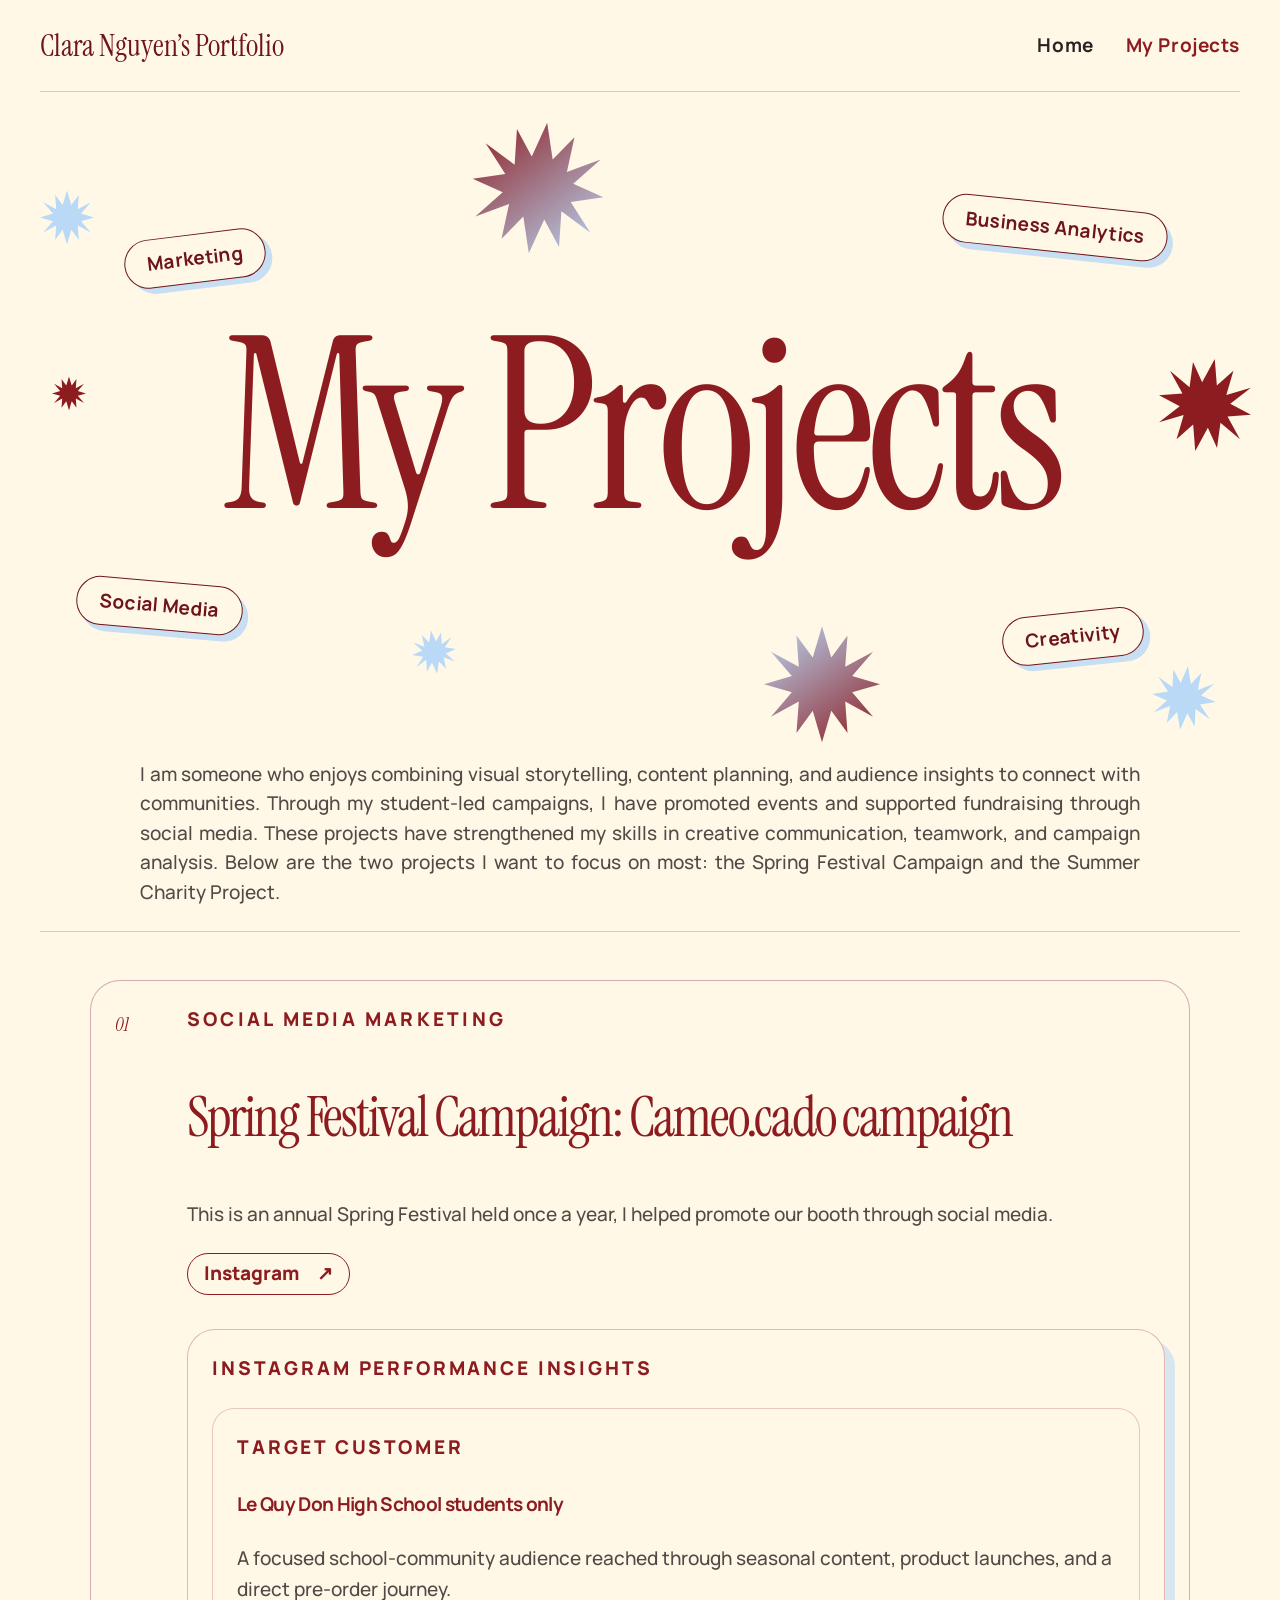
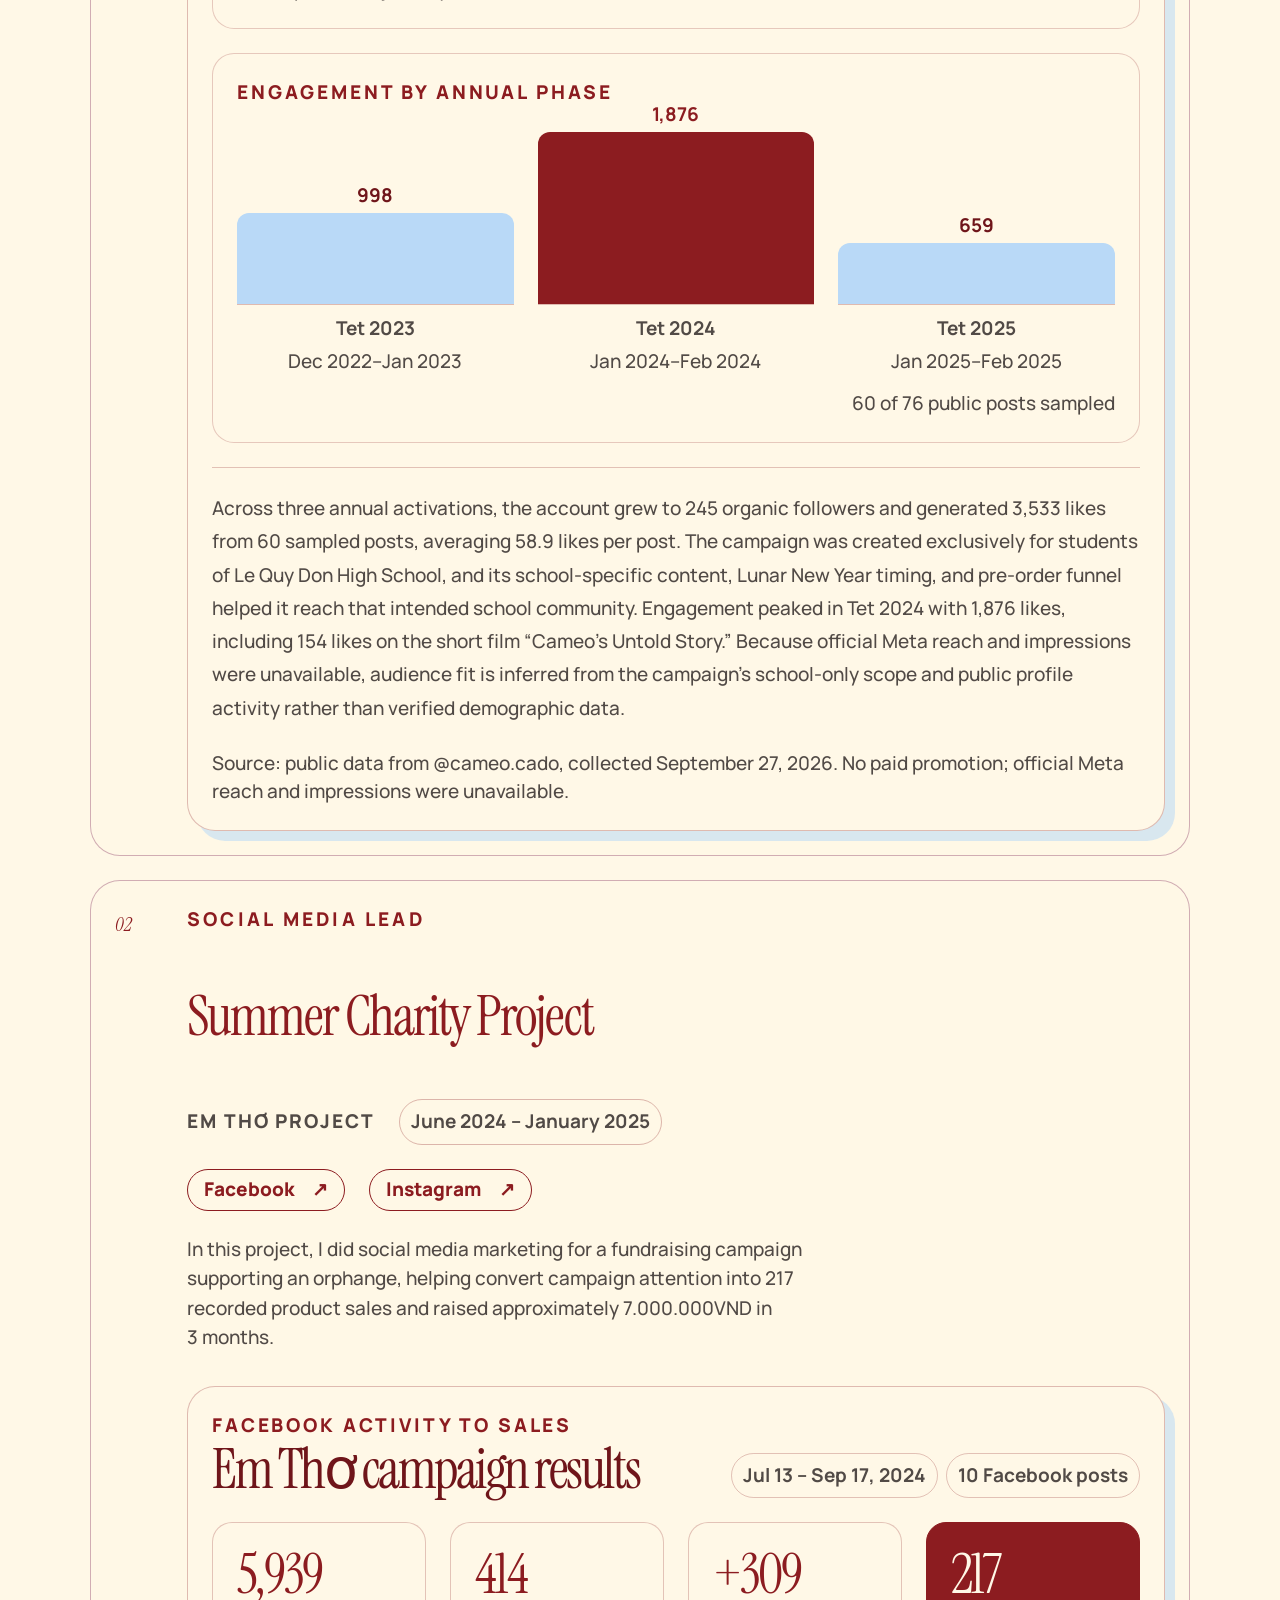
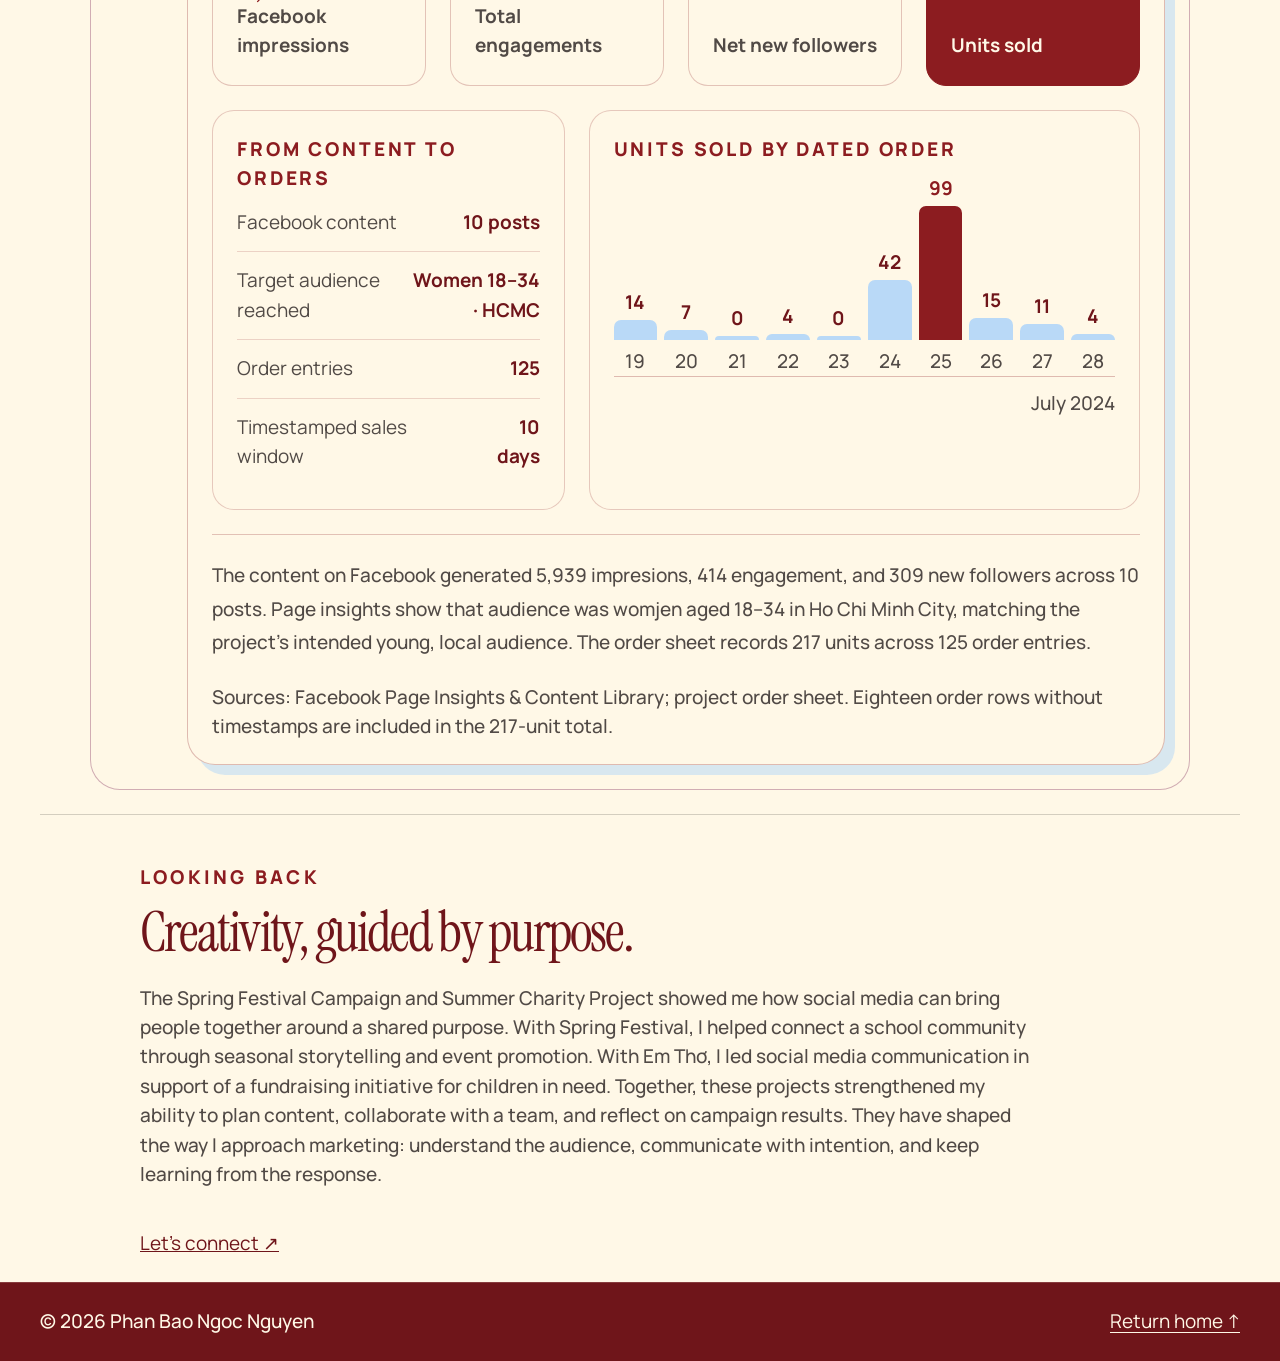
==== projects.html @ 642ad94e "Update portfolio content and project dashboards" ====
<!doctype html>
<html lang="en">
  <head>
    <meta charset="UTF-8" />
    <meta name="viewport" content="width=device-width, initial-scale=1.0" />
    <meta name="description" content="Selected social media marketing projects by Clara Nguyen." />
    <meta name="theme-color" content="#fff8e7" />
    <title>My Projects | Clara Nguyen’s Portfolio</title>
    <link rel="preconnect" href="https://fonts.googleapis.com" />
    <link rel="preconnect" href="https://fonts.gstatic.com" crossorigin />
    <link href="https://fonts.googleapis.com/css2?family=Instrument+Serif:ital@0;1&amp;family=Manrope:wght@400;500;600;700;800&amp;display=swap" rel="stylesheet" />
  <link rel="stylesheet" href="styles.css?v=32" />
    <script src="script.js" defer></script>
  </head>
  <body>
    <a class="skip-link" href="#main">Skip to content</a>
    <header class="site-header">
      <a class="portfolio-brand" href="index.html">Clara Nguyen’s Portfolio</a>
      <button class="menu-toggle" type="button" aria-expanded="false" aria-controls="primary-nav">
        <span></span><span></span><span></span><span class="sr-only">Open navigation</span>
      </button>
      <nav id="primary-nav" class="primary-nav" aria-label="Primary navigation">
        <a href="index.html">Home</a>
        <a aria-current="page" href="projects.html">My Projects</a>
      </nav>
    </header>

    <main id="main" class="subpage">
      <section class="page-hero projects-hero section-shell reveal">
        <div class="projects-composition">
          <span class="hero-keyword keyword-marketing">Marketing</span>
          <span class="hero-keyword keyword-analytics">Business Analytics</span>
          <span class="hero-keyword keyword-social">Social Media</span>
          <span class="hero-keyword keyword-creativity">Creativity</span>
          <h1>My Projects</h1>
          <i class="hero-burst burst-one" aria-hidden="true"></i>
          <i class="hero-burst burst-two" aria-hidden="true"></i>
          <i class="hero-burst burst-three" aria-hidden="true"></i>
          <i class="hero-burst burst-four" aria-hidden="true"></i>
          <i class="hero-burst burst-five" aria-hidden="true"></i>
          <i class="hero-burst burst-six" aria-hidden="true"></i>
          <i class="hero-burst burst-seven" aria-hidden="true"></i>
        </div>
        <p>I am someone who enjoys combining visual storytelling, content planning, and audience insights to connect with communities. Through my student-led campaigns, I have promoted events and supported fundraising through social media. These projects have strengthened my skills in creative communication, teamwork, and campaign analysis. Below are the two projects I want to focus on most: the Spring Festival Campaign and the Summer Charity Project.</p>
      </section>


      <section class="projects-page section-shell section-space">
        <div class="project-list">
          <article id="spring-festival" class="project reveal">
            <div class="project-number">01</div>
            <div class="project-body">
              <p class="project-type">Social Media Marketing</p>
              <h1>Spring Festival Campaign: Cameo.cado campaign</h1>
              <p class="spring-project-intro">This is an annual Spring Festival held once a year, I helped promote our booth through social media.</p>
              <div class="project-social-links">
                <a href="https://www.instagram.com/cameo.cado/" target="_blank" rel="noreferrer">Instagram <b aria-hidden="true">↗</b></a>
              </div>

              <section class="campaign-dashboard spring-dashboard" aria-label="cameo.cado campaign insights">
                <header class="dashboard-header">
                  <p class="dashboard-label">Instagram performance insights</p>
                </header>

                <div class="spring-insight-grid">
                  <div class="spring-target-card">
                    <p class="dashboard-label">Target customer</p>
                    <strong>Le Quy Don High School students only</strong>
                    <p>
                      A focused school-community audience reached through seasonal content,
                      product launches, and a direct pre-order journey.
                    </p>
                  </div>

                  <div class="phase-chart" aria-label="Total likes by annual campaign phase">
                    <p class="dashboard-label">Engagement by annual phase</p>
                    <div class="phase-bars">
                      <div class="phase-bar-item">
                        <div class="phase-bar-track"><span style="--phase-height: 53%"><b>998</b></span></div>
                        <small>Tet 2023</small>
                        <small class="phase-window"><span>Dec 2022–</span><span>Jan 2023</span></small>
                      </div>
                      <div class="phase-bar-item is-peak">
                        <div class="phase-bar-track"><span style="--phase-height: 100%"><b>1,876</b></span></div>
                        <small>Tet 2024</small>
                        <small class="phase-window"><span>Jan 2024–</span><span>Feb 2024</span></small>
                      </div>
                      <div class="phase-bar-item">
                        <div class="phase-bar-track"><span style="--phase-height: 35%"><b>659</b></span></div>
                        <small>Tet 2025</small>
                        <small class="phase-window"><span>Jan 2025–</span><span>Feb 2025</span></small>
                      </div>
                    </div>
                    <p class="phase-note">60 of 76 public posts sampled</p>
                  </div>
                </div>

                <div class="dashboard-result">
                  <p>
                    Across three annual activations, the account grew to 245 organic followers and generated 3,533 likes from 60 sampled posts, averaging 58.9 likes per post.
                    The campaign was created exclusively for students of Le Quy Don High School, and its school-specific content, Lunar New Year timing, and pre-order funnel helped it reach that intended school community.
                    Engagement peaked in Tet 2024 with 1,876 likes, including 154 likes on the short film “Cameo’s Untold Story.”
                    Because official Meta reach and impressions were unavailable, audience fit is inferred from the campaign’s school-only scope and public profile activity rather than verified demographic data.
                  </p>
                  <small>Source: public data from @cameo.cado, collected September 27, 2026. No paid promotion; official Meta reach and impressions were unavailable.</small>
                </div>
              </section>
            </div>
          </article>
          <article id="summer-charity" class="project reveal">
            <div class="project-number">02</div>
            <div class="project-body">
              <p class="project-type">Social Media Lead</p>
              <h1>Summer Charity Project</h1>
              <div class="project-heading-meta">
                <p>Em Thơ Project</p>
                <time>June 2024 – January 2025</time>
              </div>
              <div class="project-social-links project-social-links-top">
                <a href="https://www.facebook.com/profile.php?id=61561157101521" target="_blank" rel="noreferrer">Facebook <b aria-hidden="true">↗</b></a>
                <a href="https://www.instagram.com/emthow.prj/" target="_blank" rel="noreferrer">Instagram <b aria-hidden="true">↗</b></a>
              </div>
              <p>In this project, I did social media marketing for a fundraising campaign supporting an orphange, helping convert campaign attention into 217 recorded product sales and raised approximately 7.000.000VND in 3 months.</p>

              <section class="campaign-dashboard" aria-labelledby="charity-dashboard-title">
                <header class="dashboard-header">
                  <div>
                    <p>Facebook activity to sales</p>
                    <h2 id="charity-dashboard-title">Em Thơ campaign results</h2>
                  </div>
                  <div class="dashboard-meta">
                    <span>Jul 13 – Sep 17, 2024</span>
                    <span>10 Facebook posts</span>
                  </div>
                </header>

                <div class="dashboard-kpis" aria-label="Campaign key results">
                  <article><strong>5,939</strong><span>Facebook impressions</span></article>
                  <article><strong>414</strong><span>Total engagements</span></article>
                  <article><strong>+309</strong><span>Net new followers</span></article>
                  <article class="sales-kpi"><strong>217</strong><span>Units sold</span></article>
                </div>

                <div class="dashboard-body">
                  <div class="conversion-path" aria-label="Campaign conversion path">
                    <p class="dashboard-label">From content to orders</p>
                    <div><span>Facebook content</span><b>10 posts</b></div>
                    <div><span>Target audience reached</span><b>Women 18–34 · HCMC</b></div>
                    <div><span>Order entries</span><b>125</b></div>
                    <div><span>Timestamped sales window</span><b>10 days</b></div>
                  </div>

                  <div class="sales-chart" aria-label="Daily units sold from July 19 to July 28">
                    <p class="dashboard-label">Units sold by dated order</p>
                    <div class="bars">
                      <div class="bar-item"><span class="bar" style="--units: 14"><b>14</b></span><small>19</small></div>
                      <div class="bar-item"><span class="bar" style="--units: 7"><b>7</b></span><small>20</small></div>
                      <div class="bar-item"><span class="bar is-zero" style="--units: 0"><b>0</b></span><small>21</small></div>
                      <div class="bar-item"><span class="bar" style="--units: 4"><b>4</b></span><small>22</small></div>
                      <div class="bar-item"><span class="bar is-zero" style="--units: 0"><b>0</b></span><small>23</small></div>
                      <div class="bar-item"><span class="bar" style="--units: 42"><b>42</b></span><small>24</small></div>
                      <div class="bar-item peak"><span class="bar" style="--units: 99"><b>99</b></span><small>25</small></div>
                      <div class="bar-item"><span class="bar" style="--units: 15"><b>15</b></span><small>26</small></div>
                      <div class="bar-item"><span class="bar" style="--units: 11"><b>11</b></span><small>27</small></div>
                      <div class="bar-item"><span class="bar" style="--units: 4"><b>4</b></span><small>28</small></div>
                    </div>
                    <p class="chart-axis">July 2024</p>
                  </div>
                </div>

                <div class="dashboard-result">
                  <p>
                    The content on Facebook generated 5,939 impresions, 414 engagement, and 309 new followers across 10 posts.
                    Page insights show that audience was womjen aged 18–34 in Ho Chi Minh City, matching the project’s intended young, local audience.
                    The order sheet records 217 units across 125 order entries.
                  </p>
                  <small>Sources: Facebook Page Insights &amp; Content Library; project order sheet. Eighteen order rows without timestamps are included in the 217-unit total.</small>
                </div>
              </section>

            </div>
          </article>
        </div>
      </section>

      <section class="project-conclusion section-shell section-space" aria-labelledby="conclusion-title">
        <p class="project-type">Looking back</p>
        <h1 id="conclusion-title" class="section-heading">Creativity, guided by purpose.</h1>
        <p>The Spring Festival Campaign and Summer Charity Project showed me how social media can bring people together around a shared purpose. With Spring Festival, I helped connect a school community through seasonal storytelling and event promotion. With Em Thơ, I led social media communication in support of a fundraising initiative for children in need. Together, these projects strengthened my ability to plan content, collaborate with a team, and reflect on campaign results. They have shaped the way I approach marketing: understand the audience, communicate with intention, and keep learning from the response.</p>
        <a class="conclusion-contact" href="index.html#contact">Let’s connect ↗</a>
      </section>
    </main>

    <footer class="site-footer">
      <p>© <span id="year">2026</span> Phan Bao Ngoc Nguyen</p>
      <a href="index.html">Return home ↑</a>
    </footer>
  </body>
</html>
---- styles.css ----
:root {
  --cream: #fff8e7;
  --cream-deep: #f5ecd6;
  --sangria: #8c1c20;
  --wine: #6f151a;
  --cornflower: #b9d9f7;
  --cornflower-deep: #8ebce9;
  --citron: #cad183;
  --ink: #292321;
  --muted: #514a46;
  --line: rgba(41, 35, 33, 0.2);
  --display: "Instrument Serif", serif;
  --sans: "Manrope", sans-serif;
  --max-width: 1200px;
  --starburst: polygon(50% 0%, 58% 27%, 72% 8%, 70% 35%, 94% 22%, 76% 43%, 100% 50%, 76% 57%, 94% 78%, 70% 65%, 72% 92%, 58% 73%, 50% 100%, 42% 73%, 28% 92%, 30% 65%, 6% 78%, 24% 57%, 0 50%, 24% 43%, 6% 22%, 30% 35%, 28% 8%, 42% 27%);
}

* { box-sizing: border-box; }

html { scroll-behavior: smooth; }

body {
  margin: 0;
  color: var(--ink);
  background: var(--cream);
  font-family: var(--sans);
  line-height: 1.55;
  -webkit-font-smoothing: antialiased;
}

a { color: inherit; }
img { display: block; max-width: 100%; }

.skip-link {
  position: fixed;
  z-index: 100;
  top: 12px;
  left: 12px;
  padding: 10px 16px;
  border-radius: 999px;
  background: var(--wine);
  color: var(--cream);
  transform: translateY(-150%);
}

.skip-link:focus { transform: translateY(0); }

.sr-only {
  position: absolute;
  width: 1px;
  height: 1px;
  padding: 0;
  margin: -1px;
  overflow: hidden;
  clip: rect(0, 0, 0, 0);
  white-space: nowrap;
  border: 0;
}

.section-shell {
  width: min(calc(100% - 64px), var(--max-width));
  margin-inline: auto;
}

.section-space { padding-block: clamp(96px, 12vw, 160px); }

.site-header {
  position: relative;
  z-index: 20;
  width: min(calc(100% - 64px), var(--max-width));
  height: 92px;
  margin-inline: auto;
  display: flex;
  align-items: center;
  justify-content: space-between;
  border-bottom: 1px solid var(--line);
}

.site-header.no-brand { justify-content: flex-end; }

.brand {
  font-family: var(--display);
  font-size: 1.65rem;
  font-weight: 400;
  letter-spacing: -0.08em;
  text-decoration: none;
}

.brand span { color: var(--sangria); }

.primary-nav { display: flex; align-items: center; gap: 32px; }

.primary-nav a {
  position: relative;
  font-size: 0.76rem;
  font-weight: 700;
  letter-spacing: 0.03em;
  text-decoration: none;
}

.primary-nav a[aria-current="page"] { color: var(--sangria); }

.primary-nav a:not(.nav-cta)::after {
  content: "";
  position: absolute;
  right: 0;
  bottom: -6px;
  left: 0;
  height: 1px;
  background: var(--sangria);
  transform: scaleX(0);
  transform-origin: right;
  transition: transform 180ms ease;
}

.primary-nav a:hover::after { transform: scaleX(1); transform-origin: left; }

.nav-cta {
  padding: 11px 17px;
  border: 1px solid var(--wine);
  border-radius: 999px;
  color: var(--wine);
  transition: color 180ms ease, background 180ms ease, transform 180ms ease;
}

.nav-cta:hover { color: var(--cream); background: var(--wine); transform: translateY(-2px); }
.menu-toggle { display: none; }

.hero {
  position: relative;
  min-height: calc(100vh - 92px);
  padding-block: clamp(58px, 8vw, 102px);
  display: grid;
  grid-template-columns: 1.12fr 0.88fr;
  gap: clamp(50px, 8vw, 110px);
  align-items: center;
}

.hero::before,
.hero::after {
  content: "";
  position: absolute;
  z-index: -1;
  clip-path: var(--starburst);
  pointer-events: none;
}

.hero::before {
  width: 108px;
  height: 108px;
  top: 13%;
  right: 38%;
  background: linear-gradient(140deg, var(--cornflower), var(--sangria));
  opacity: 0.72;
}

.hero::after {
  width: 32px;
  height: 32px;
  left: 48%;
  bottom: 17%;
  background: linear-gradient(135deg, var(--sangria), var(--cornflower));
}

.hero-copy,
.hero-visual { position: relative; z-index: 2; }

.portfolio-hero {
  min-height: calc(100vh - 92px);
  padding-block: clamp(18px, 3vw, 34px);
  display: block;
}

.portfolio-composition {
  position: relative;
  min-height: clamp(500px, calc(100vh - 150px), 650px);
  display: flex;
  align-items: center;
  justify-content: center;
  isolation: isolate;
}

.hero .portfolio-composition h1 {
  position: relative;
  z-index: 2;
  max-width: none;
  color: var(--wine);
  font-size: clamp(7rem, 18vw, 15rem);
  line-height: 0.78;
  text-align: center;
}

.hero-keyword {
  position: absolute;
  z-index: 4;
  padding: 9px 22px;
  border: 1px solid var(--wine);
  border-radius: 999px;
  background: var(--cream);
  color: var(--wine);
  font-size: clamp(0.72rem, 1.15vw, 0.94rem);
  font-weight: 700;
  letter-spacing: 0.02em;
  box-shadow: 6px 6px 0 rgba(185, 217, 247, 0.8);
  white-space: nowrap;
}

.keyword-marketing { top: 19%; left: 7%; transform: rotate(-7deg); }
.keyword-analytics { top: 14%; right: 6%; transform: rotate(6deg); }
.keyword-social { bottom: 17%; left: 3%; transform: rotate(5deg); }
.keyword-creativity { right: 8%; bottom: 12%; transform: rotate(-6deg); }

.hero-burst {
  position: absolute;
  z-index: 1;
  display: block;
  clip-path: var(--starburst);
  pointer-events: none;
}

.burst-one { width: 132px; height: 132px; top: 1%; left: 36%; background: linear-gradient(135deg, var(--sangria), var(--cornflower)); transform: rotate(8deg); }
.burst-two { width: 54px; height: 54px; top: 12%; left: 0; background: var(--cornflower); }
.burst-three { width: 94px; height: 94px; top: 39%; right: -1%; background: var(--sangria); transform: rotate(12deg); }
.burst-four { width: 44px; height: 44px; left: 31%; bottom: 10%; background: var(--cornflower); transform: rotate(-8deg); }
.burst-five { width: 116px; height: 116px; right: 30%; bottom: -1%; background: linear-gradient(145deg, var(--cornflower), var(--sangria)); }
.burst-six { width: 34px; height: 34px; top: 34%; left: 24%; background: var(--sangria); }
.burst-seven { width: 64px; height: 64px; right: 19%; bottom: 28%; background: var(--cornflower); transform: rotate(7deg); }

.eyebrow,
.section-index,
.project-type {
  margin: 0 0 24px;
  text-transform: uppercase;
  letter-spacing: 0.17em;
  font-size: 0.68rem;
  font-weight: 800;
}

.eyebrow { display: flex; align-items: center; gap: 10px; color: var(--wine); }
.eyebrow span { width: 30px; height: 1px; background: var(--wine); }

.hero h1,
.section-heading h2,
.contact h2 {
  margin: 0;
  font-family: var(--display);
  font-weight: 400;
  letter-spacing: -0.035em;
  line-height: 0.91;
}

.hero h1 { max-width: 760px; font-size: clamp(4.1rem, 7.6vw, 7.7rem); }
.hero h1 em,
.contact h2 em { color: var(--wine); font-weight: 400; }

.portfolio-only h1 {
  max-width: none;
  color: var(--wine);
  font-size: clamp(7rem, 15vw, 14rem);
  line-height: 0.78;
}

.portfolio-only .hero-copy::before,
.portfolio-only .hero-copy::after {
  content: "";
  position: absolute;
  z-index: -1;
  clip-path: var(--starburst);
  pointer-events: none;
}

.portfolio-only .hero-copy::before {
  width: 74px;
  height: 74px;
  top: -48px;
  left: 5%;
  background: linear-gradient(135deg, var(--cornflower), var(--sangria));
  transform: rotate(12deg);
}

.portfolio-only .hero-copy::after {
  width: 46px;
  height: 46px;
  right: 8%;
  bottom: -38px;
  background: linear-gradient(135deg, var(--sangria), var(--cornflower));
  transform: rotate(-9deg);
}

.hero-intro {
  max-width: 610px;
  margin: 34px 0 0;
  color: var(--muted);
  font-size: clamp(0.98rem, 1.4vw, 1.15rem);
}

.hero-intro strong { color: var(--sangria); }
.hero-actions { margin-top: 38px; display: flex; align-items: center; gap: 26px; flex-wrap: wrap; }

.button {
  min-height: 52px;
  padding: 0 22px;
  display: inline-flex;
  align-items: center;
  justify-content: center;
  gap: 20px;
  border-radius: 999px;
  font-size: 0.78rem;
  font-weight: 800;
  letter-spacing: 0.02em;
  text-decoration: none;
  transition: transform 180ms ease, background 180ms ease, color 180ms ease;
}

.button:hover { transform: translateY(-3px); }
.button-dark { background: var(--wine); color: var(--cream); }
.button-dark:hover { background: var(--sangria); }
.button-light { background: var(--cream); color: var(--wine); }
.text-link { color: var(--wine); font-size: 0.78rem; font-weight: 700; text-underline-offset: 6px; }

.hero-visual { width: 100%; max-width: 520px; justify-self: end; }

.portrait-frame {
  position: relative;
  padding: 0;
  overflow: visible;
  border: 0;
  background: transparent;
}

.portrait-frame::before {
  content: "";
  position: absolute;
  z-index: -1;
  width: 86px;
  height: 86px;
  top: 8%;
  right: -9%;
  clip-path: var(--starburst);
  background: linear-gradient(135deg, var(--cornflower), var(--sangria));
  transform: rotate(14deg);
  box-shadow: 0 12px 32px rgba(102, 2, 60, 0.14);
}

.portrait-frame img {
  width: 100%;
  max-height: 650px;
  object-fit: contain;
  object-position: center bottom;
  filter:
    drop-shadow(4px 0 0 #fff)
    drop-shadow(-4px 0 0 #fff)
    drop-shadow(0 4px 0 #fff)
    drop-shadow(0 -4px 0 #fff)
    drop-shadow(0 20px 22px rgba(102, 2, 60, 0.12));
}

.hero-note {
  position: absolute;
  left: -34px;
  bottom: 42px;
  min-width: 178px;
  padding: 17px;
  border: 1px solid var(--wine);
  border-radius: 22px;
  background: rgba(255, 248, 231, 0.94);
  box-shadow: 10px 10px 0 rgba(149, 187, 234, 0.78);
  backdrop-filter: blur(8px);
}

.hero-note p { margin: 0; font-size: 0.76rem; line-height: 1.6; }
.hero-note strong { color: var(--wine); font-family: var(--display); font-size: 1.3rem; font-weight: 400; line-height: 1.05; }

.about,
.experience,
.education {
  position: relative;
  display: grid;
  grid-template-columns: 0.82fr 1.18fr;
  gap: clamp(56px, 9vw, 140px);
  border-top: 1px solid var(--line);
}

.about::after,
.education::after {
  content: "";
  position: absolute;
  z-index: -1;
  width: 48px;
  height: 48px;
  clip-path: var(--starburst);
  background: linear-gradient(135deg, var(--cornflower), var(--sangria));
  box-shadow: 14px 12px 0 rgba(147, 5, 0, 0.18);
}

.about::after { right: 2%; top: 74px; }
.education::after { left: 5%; bottom: 70px; }

.section-index { color: var(--sangria); }
.section-heading h2 { font-size: clamp(3rem, 5.2vw, 5.35rem); color: var(--wine); }

.about-copy {
  max-width: 680px;
  padding: clamp(28px, 4vw, 48px);
  border: 1px solid rgba(102, 2, 60, 0.32);
  border-radius: 30px;
  background: rgba(255, 248, 231, 0.86);
  box-shadow: 15px 15px 0 rgba(149, 187, 234, 0.42);
}

.about-copy p { color: var(--muted); }
.about-copy .large-copy {
  margin-top: 0;
  color: var(--ink);
  font-family: var(--display);
  font-size: clamp(1.65rem, 2.75vw, 2.7rem);
  line-height: 1.18;
}

.skill-list {
  display: flex;
  flex-wrap: wrap;
  gap: 9px;
  margin: 38px 0 0;
  padding: 0;
  list-style: none;
}

.skill-list li,
.project-tags span {
  padding: 9px 14px;
  border: 1px solid rgba(102, 2, 60, 0.28);
  border-radius: 999px;
  background: var(--cream);
  color: var(--wine);
  font-size: 0.71rem;
  font-weight: 700;
}

.impact-strip {
  padding-block: 72px;
  background: linear-gradient(115deg, var(--wine), var(--sangria));
  color: var(--cream);
}

.impact-grid { display: grid; grid-template-columns: repeat(3, 1fr); }
.impact-grid article { padding: 0 40px; border-left: 1px solid rgba(255, 248, 231, 0.25); }
.impact-grid article:first-child { padding-left: 0; border-left: 0; }
.impact-grid strong { font-family: var(--display); font-size: clamp(3.2rem, 6vw, 6rem); font-weight: 400; line-height: 1; }
.impact-grid strong span { color: var(--citron); font-family: var(--sans); font-size: 0.17em; letter-spacing: 0.05em; }
.impact-grid p { margin: 10px 0 0; color: rgba(255, 248, 231, 0.7); font-size: 0.79rem; }

.experience { background: rgba(255, 248, 231, 0.44); }
.project-list { display: grid; gap: 20px; }

.project {
  position: relative;
  display: grid;
  grid-template-columns: 48px 1fr;
  gap: 25px;
  padding: clamp(28px, 4vw, 42px);
  overflow: hidden;
  border: 1px solid rgba(102, 2, 60, 0.3);
  border-radius: 30px;
  background: rgba(255, 248, 231, 0.92);
  transition: transform 220ms ease, box-shadow 220ms ease;
}

.project::after {
  content: "";
  position: absolute;
  width: 78px;
  height: 78px;
  right: -26px;
  top: -28px;
  clip-path: var(--starburst);
  background: linear-gradient(135deg, var(--cornflower), var(--sangria));
  opacity: 0.8;
}

.project:nth-child(2)::after { background: linear-gradient(135deg, var(--sangria), var(--cornflower)); }
.project:hover { transform: translateY(-5px); box-shadow: 12px 12px 0 rgba(149, 187, 234, 0.45); }
.project-number { padding-top: 5px; color: var(--sangria); font-family: var(--display); font-style: italic; }
.project-type { margin-bottom: 12px; color: var(--sangria); }
.project h2,
.project h3 { margin: 0; color: var(--wine); font-family: var(--display); font-size: clamp(2rem, 3vw, 3.15rem); font-weight: 400; letter-spacing: -0.045em; line-height: 1.04; }
.project-body > p:not(.project-type) { max-width: 650px; margin: 18px 0 0; color: var(--muted); }
.project-tags { margin-top: 24px; display: flex; flex-wrap: wrap; gap: 8px; }

.project-heading-meta {
  margin-top: 16px;
  display: flex;
  align-items: center;
  flex-wrap: wrap;
  gap: 10px 16px;
}

.project-heading-meta p {
  margin: 0;
  color: var(--sangria);
  font-size: 0.76rem;
  font-weight: 800;
  letter-spacing: 0.1em;
  text-transform: uppercase;
}

.project-heading-meta time {
  padding: 7px 11px;
  border: 1px solid rgba(140, 28, 32, 0.3);
  border-radius: 999px;
  color: var(--muted);
  font-size: 0.65rem;
  font-weight: 700;
}

.project-social-links {
  margin-top: 24px;
  display: flex;
  flex-wrap: wrap;
  gap: 10px;
}

.project-social-links-top { margin-top: 14px; }

.project-social-links a {
  min-height: 42px;
  padding: 0 16px;
  display: inline-flex;
  align-items: center;
  gap: 18px;
  border: 1px solid var(--sangria);
  border-radius: 999px;
  color: var(--sangria);
  font-size: 0.75rem;
  font-weight: 800;
  text-decoration: none;
  transition: color 180ms ease, background 180ms ease, transform 180ms ease;
}

.project-social-links a:hover { color: var(--cream); background: var(--sangria); transform: translateY(-2px); }

.campaign-dashboard {
  position: relative;
  margin-top: 34px;
  padding: clamp(24px, 3.5vw, 38px);
  overflow: hidden;
  border: 1px solid rgba(140, 28, 32, 0.28);
  border-radius: 28px;
  background: var(--cream);
  box-shadow: 10px 10px 0 rgba(185, 217, 247, 0.56);
}

.campaign-dashboard::before,
.campaign-dashboard::after {
  content: "";
  position: absolute;
  z-index: 0;
  clip-path: var(--starburst);
  pointer-events: none;
}

.campaign-dashboard::before {
  width: 82px;
  height: 82px;
  top: -31px;
  right: -18px;
  background: linear-gradient(140deg, var(--cornflower), var(--sangria));
}

.campaign-dashboard::after {
  width: 42px;
  height: 42px;
  right: 31%;
  bottom: 24px;
  background: var(--cornflower);
  opacity: 0.64;
}

.campaign-dashboard > * { position: relative; z-index: 1; }

.dashboard-header {
  display: flex;
  align-items: flex-end;
  justify-content: space-between;
  gap: 24px;
}

.dashboard-header > div:first-child > p,
.dashboard-label {
  margin: 0;
  color: var(--sangria);
  font-size: 0.62rem;
  font-weight: 800;
  letter-spacing: 0.15em;
  text-transform: uppercase;
}

.campaign-dashboard .dashboard-header h3 {
  margin: 8px 0 0;
  color: var(--wine);
  font-family: var(--display);
  font-size: clamp(2.15rem, 4vw, 3.7rem);
  font-weight: 400;
  line-height: 0.95;
}

.dashboard-meta {
  display: flex;
  flex-wrap: wrap;
  justify-content: flex-end;
  gap: 8px;
}

.dashboard-meta span {
  padding: 7px 11px;
  border: 1px solid rgba(140, 28, 32, 0.25);
  border-radius: 999px;
  color: var(--muted);
  font-size: 0.64rem;
  font-weight: 700;
}

.dashboard-kpis {
  margin-top: 30px;
  display: grid;
  grid-template-columns: repeat(4, minmax(0, 1fr));
  gap: 11px;
}

.dashboard-kpis article {
  min-height: 118px;
  padding: 20px 16px;
  display: flex;
  flex-direction: column;
  justify-content: space-between;
  border: 1px solid rgba(140, 28, 32, 0.24);
  border-radius: 20px;
  background: rgba(255, 248, 231, 0.82);
}

.dashboard-kpis strong {
  color: var(--sangria);
  font-family: var(--display);
  font-size: clamp(2.3rem, 4.2vw, 3.65rem);
  font-weight: 400;
  line-height: 0.9;
}

.dashboard-kpis span { color: var(--muted); font-size: 0.68rem; font-weight: 700; }
.dashboard-kpis .sales-kpi { border-color: var(--sangria); background: var(--sangria); }
.dashboard-kpis .sales-kpi strong,
.dashboard-kpis .sales-kpi span { color: var(--cream); }

.dashboard-body {
  margin-top: 28px;
  display: grid;
  grid-template-columns: minmax(220px, 0.78fr) minmax(340px, 1.22fr);
  gap: 16px;
}

.conversion-path,
.sales-chart {
  min-height: 275px;
  padding: 22px;
  border: 1px solid rgba(140, 28, 32, 0.22);
  border-radius: 22px;
  background: rgba(255, 248, 231, 0.7);
}

.conversion-path > div {
  padding: 14px 0;
  display: flex;
  justify-content: space-between;
  gap: 20px;
  border-bottom: 1px solid rgba(140, 28, 32, 0.17);
}

.conversion-path > div:last-child { border-bottom: 0; }
.conversion-path span { color: var(--muted); font-size: 0.7rem; }
.conversion-path b { color: var(--wine); font-size: 0.7rem; text-align: right; }

.bars {
  height: 185px;
  margin-top: 28px;
  display: grid;
  grid-template-columns: repeat(10, minmax(0, 1fr));
  gap: 7px;
  align-items: end;
  border-bottom: 1px solid rgba(140, 28, 32, 0.28);
}

.bar-item {
  height: 170px;
  display: flex;
  flex-direction: column;
  justify-content: flex-end;
  align-items: center;
}

.bar {
  position: relative;
  width: 100%;
  height: max(4px, calc(var(--units) * 1.43px));
  min-height: 4px;
  display: block;
  border-radius: 7px 7px 0 0;
  background: var(--cornflower);
}

.bar b {
  position: absolute;
  top: -20px;
  left: 50%;
  color: var(--wine);
  font-size: 0.58rem;
  transform: translateX(-50%);
}

.bar-item.peak .bar { background: var(--sangria); }
.bar-item.peak .bar b { color: var(--sangria); }
.bar-item small { margin-top: 7px; color: var(--muted); font-size: 0.55rem; }
.chart-axis { margin: 12px 0 0; color: var(--muted); font-size: 0.6rem; text-align: right; }

.dashboard-result {
  margin-top: 28px;
  padding-top: 24px;
  border-top: 1px solid rgba(140, 28, 32, 0.25);
}

.dashboard-result p { margin: 0; color: var(--ink); font-size: 0.82rem; line-height: 1.75; }
.dashboard-result small { display: block; margin-top: 14px; color: var(--muted); font-size: 0.6rem; line-height: 1.5; }

.spring-dashboard::before {
  background: linear-gradient(140deg, var(--sangria), var(--cornflower));
}

.spring-dashboard::after {
  right: 43%;
  bottom: 18px;
  background: var(--sangria);
  opacity: 0.45;
}

.spring-insight-grid {
  margin-top: 28px;
  display: grid;
  grid-template-columns: minmax(260px, 0.92fr) minmax(340px, 1.08fr);
  gap: 16px;
}

.spring-target-card,
.phase-chart {
  min-height: 320px;
  padding: 24px;
  border: 1px solid rgba(140, 28, 32, 0.22);
  border-radius: 22px;
  background: rgba(255, 248, 231, 0.7);
}

body .spring-target-card > strong {
  max-width: 330px;
  margin-top: 28px;
  display: block;
  color: var(--wine);
  font-family: var(--display);
  font-size: clamp(2rem, 3.6vw, 3.35rem);
  font-weight: 400;
  line-height: 0.98;
}

.spring-target-card > p:not(.dashboard-label) {
  margin: 18px 0 0;
  color: var(--muted);
  font-size: 0.7rem;
  line-height: 1.6;
}

.target-flow {
  margin-top: 24px;
  display: flex;
  align-items: center;
  flex-wrap: wrap;
  gap: 8px;
}

.target-flow span {
  padding: 7px 10px;
  border-radius: 999px;
  background: var(--cornflower);
  color: var(--wine);
  font-size: 0.56rem;
  font-weight: 800;
}

.target-flow span:last-child { color: var(--cream); background: var(--sangria); }
.target-flow b { color: var(--sangria); font-size: 0.72rem; }

.phase-bars {
  height: 215px;
  margin-top: 28px;
  display: grid;
  grid-template-columns: repeat(3, minmax(0, 1fr));
  gap: 18px;
  align-items: end;
}

.phase-bar-item {
  height: 215px;
  display: flex;
  flex-direction: column;
  justify-content: flex-end;
  align-items: center;
}

.phase-bar-track {
  width: 100%;
  height: 176px;
  display: flex;
  align-items: flex-end;
  border-bottom: 1px solid rgba(140, 28, 32, 0.28);
}

.phase-bar-track span {
  position: relative;
  width: 100%;
  height: var(--phase-height);
  display: block;
  border-radius: 12px 12px 0 0;
  background: var(--cornflower);
}

.phase-bar-item.is-peak .phase-bar-track span { background: var(--sangria); }

.phase-bar-track b {
  position: absolute;
  top: -23px;
  left: 50%;
  color: var(--wine);
  font-size: 0.62rem;
  transform: translateX(-50%);
}

.phase-bar-item.is-peak .phase-bar-track b { color: var(--sangria); }
.phase-bar-item small { margin-top: 9px; color: var(--muted); font-size: 0.58rem; font-weight: 700; }
.phase-note { margin: 12px 0 0; color: var(--muted); font-size: 0.57rem; text-align: right; }

.education-list { border-top: 1px solid rgba(102, 2, 60, 0.25); }
.education-list article { padding-block: 36px; display: grid; grid-template-columns: 128px 1fr auto; align-items: center; gap: 26px; border-bottom: 1px solid rgba(102, 2, 60, 0.25); }
.education-list time { color: var(--sangria); font-size: 0.69rem; font-weight: 800; letter-spacing: 0.08em; text-transform: uppercase; }
.education-list h2,
.education-list h3 { margin: 0; color: var(--wine); font-family: var(--display); font-size: clamp(1.7rem, 2.8vw, 2.5rem); font-weight: 400; letter-spacing: -0.035em; }
.education-list p { margin: 7px 0 0; color: var(--muted); }
.education-list small { display: block; margin-top: 8px; color: var(--muted); font-size: 0.76rem; }
.education-mark { color: rgba(102, 2, 60, 0.1); font-family: var(--display); font-size: clamp(2.2rem, 4vw, 4.4rem); font-weight: 600; letter-spacing: -0.08em; }

.contact {
  position: relative;
  overflow: hidden;
  background: var(--wine);
  color: var(--cream);
}

.contact::before,
.contact::after {
  content: "";
  position: absolute;
  clip-path: var(--starburst);
  pointer-events: none;
}

.contact::before {
  width: 240px;
  height: 240px;
  left: -82px;
  top: -96px;
  background: linear-gradient(140deg, var(--cornflower), var(--sangria));
  opacity: 0.86;
}

.contact::after {
  width: 92px;
  height: 92px;
  right: 8%;
  bottom: 16%;
  border: 1px solid rgba(255, 248, 231, 0.5);
  background: linear-gradient(135deg, var(--sangria), var(--cornflower));
}

.contact-inner { position: relative; z-index: 2; text-align: center; }
.contact .section-index { color: var(--citron); }
.contact h2 { font-size: clamp(3.6rem, 8vw, 7.7rem); }
.contact h2 em { color: var(--citron); }
.contact-inner > p:not(.section-index) { max-width: 610px; margin: 30px auto 0; color: rgba(255, 248, 231, 0.72); }
.contact-links { margin-top: 40px; display: flex; align-items: center; justify-content: center; gap: 28px; }
.contact-links > a:not(.button) { color: var(--cream); text-underline-offset: 6px; font-weight: 700; }

.contact-details {
  max-width: 880px;
  margin: 48px auto 0;
  border-top: 1px solid rgba(255, 248, 231, 0.3);
}

.contact-details a {
  display: grid;
  grid-template-columns: 110px 1fr auto;
  gap: 24px;
  align-items: center;
  padding: 20px 4px;
  border-bottom: 1px solid rgba(255, 248, 231, 0.3);
  color: var(--cream);
  text-align: left;
  text-decoration: none;
  transition: padding 180ms ease, color 180ms ease;
}

.contact-details a:hover { padding-inline: 12px; color: var(--cornflower); }
.contact-details span { color: var(--cornflower); font-size: 0.67rem; font-weight: 800; letter-spacing: 0.13em; text-transform: uppercase; }
.contact-details b { font-size: 1rem; }

.site-footer {
  padding: 28px max(32px, calc((100vw - var(--max-width)) / 2));
  display: flex;
  justify-content: space-between;
  gap: 20px;
  background: var(--wine);
  color: rgba(255, 248, 231, 0.58);
  border-top: 1px solid rgba(255, 248, 231, 0.17);
  font-size: 0.7rem;
}

.site-footer p { margin: 0; }
.site-footer a { color: var(--cream); text-underline-offset: 4px; }

.page-links {
  padding-block: 136px clamp(100px, 12vw, 160px);
  display: grid;
  grid-template-columns: repeat(3, 1fr);
  gap: 18px;
}

.page-link-card {
  position: relative;
  min-height: 290px;
  padding: 30px;
  display: flex;
  flex-direction: column;
  align-items: center;
  justify-content: center;
  overflow: visible;
  border: 1px solid transparent;
  border-radius: 28px;
  background: var(--sangria);
  color: var(--cream);
  text-align: center;
  text-decoration: none;
  transition: transform 220ms ease, box-shadow 220ms ease;
}

.page-link-card::before {
  content: "";
  position: absolute;
  width: 84px;
  height: 84px;
  right: -18px;
  bottom: -24px;
  clip-path: var(--starburst);
  background: linear-gradient(135deg, var(--cornflower), var(--sangria));
  opacity: 0.78;
}

.page-link-card:nth-child(2) { background: var(--sangria); }
.page-link-card:nth-child(2)::before { transform: rotate(14deg); }
.page-link-card:nth-child(3)::before { transform: scale(0.72); }
.page-link-card:hover { transform: translateY(-6px); box-shadow: 12px 12px 0 rgba(149, 187, 234, 0.42); }
.page-link-card > * { position: relative; z-index: 1; }
.page-link-card > span { color: var(--cream); font-size: 0.65rem; font-weight: 800; letter-spacing: 0.12em; }
.page-link-card .card-number {
  position: absolute;
  z-index: 2;
  top: -78px;
  left: 50%;
  color: var(--cornflower);
  font-family: var(--display);
  font-size: clamp(9rem, 15vw, 12.5rem);
  font-weight: 400;
  letter-spacing: -0.08em;
  line-height: 0.8;
  transform: translateX(-50%);
}
.page-link-card h2 { margin: 68px 0 0; color: var(--cream); font-family: var(--display); font-size: clamp(2.2rem, 3.6vw, 3.5rem); font-weight: 400; letter-spacing: -0.035em; }
.page-link-card p { max-width: 280px; margin: 12px auto 0; color: var(--cream); font-size: 0.82rem; }
.page-link-card b { margin-top: 18px; color: var(--cream); font-size: 1.2rem; }

.subpage { min-height: calc(100vh - 92px); }

.page-hero {
  position: relative;
  min-height: 62vh;
  padding-block: clamp(90px, 12vw, 165px);
  display: flex;
  flex-direction: column;
  justify-content: center;
  border-bottom: 1px solid var(--line);
}

.page-hero::after {
  content: "";
  position: absolute;
  width: 116px;
  height: 116px;
  right: 5%;
  top: 22%;
  clip-path: var(--starburst);
  background: linear-gradient(135deg, var(--cornflower), var(--sangria));
  transform: rotate(12deg);
  opacity: 0.82;
}

.page-hero h1 {
  max-width: 900px;
  margin: 0;
  color: var(--ink);
  font-family: var(--display);
  font-size: clamp(4.4rem, 9vw, 9rem);
  font-weight: 400;
  letter-spacing: -0.035em;
  line-height: 0.87;
}

.page-hero h1 em { color: var(--wine); }
.page-hero > p:last-child { max-width: 650px; margin: 32px 0 0; color: var(--muted); font-size: clamp(1rem, 1.4vw, 1.15rem); }

.about-page-hero {
  min-height: 72vh;
  padding-block: clamp(48px, 6vw, 82px);
  display: grid;
  grid-template-columns: minmax(0, 0.72fr) minmax(0, 1.28fr);
  gap: clamp(44px, 6vw, 78px);
  align-items: center;
}

.about-page-hero::after { right: auto; left: 27%; top: 12%; }
.about-hero-copy { position: relative; z-index: 2; }
.about-hero-copy p { max-width: 620px; margin: 32px 0 0; color: var(--muted); font-size: clamp(1rem, 1.4vw, 1.15rem); }
.about-page-hero .about-copy { padding: clamp(28px, 4vw, 44px); }
.about-page-hero .about-copy .large-copy { font-size: clamp(1.55rem, 2.7vw, 2.45rem); }
.about-page-hero .skill-list { margin-top: 26px; }
.about-portrait { position: relative; z-index: 2; width: 100%; max-width: 430px; justify-self: end; }
.about-portrait .portrait-frame img { max-height: 570px; }
.about-portrait .hero-note { left: -34px; bottom: 32px; }

.about-overview {
  padding-block: clamp(72px, 9vw, 118px) clamp(90px, 11vw, 145px);
}

.about-title { text-align: center; }
.about-title h1 {
  margin: 0;
  color: var(--wine);
  font-family: var(--display);
  font-size: clamp(7rem, 15vw, 13.5rem);
  font-weight: 400;
  letter-spacing: -0.045em;
  line-height: 0.78;
}

.about-panels {
  margin-top: clamp(92px, 11vw, 138px);
  display: grid;
  grid-template-columns: repeat(2, minmax(0, 1fr));
  gap: clamp(22px, 3vw, 36px);
  align-items: stretch;
}

.about-panel {
  position: relative;
  min-height: 470px;
  padding: clamp(32px, 4vw, 48px);
  border: 1px solid rgba(140, 28, 32, 0.38);
  border-radius: 34px;
  background: rgba(255, 248, 231, 0.96);
  box-shadow: 15px 15px 0 rgba(185, 217, 247, 0.68);
}

.panel-kicker {
  margin: 0 0 28px;
  color: var(--wine);
  font-family: var(--display);
  font-size: clamp(2.4rem, 4vw, 4rem);
  line-height: 0.95;
}

.about-intro .panel-lead {
  margin: 0;
  color: var(--ink);
  font-family: var(--sans);
  font-size: clamp(1rem, 1.45vw, 1.2rem);
  font-weight: 600;
  line-height: 1.65;
}

.about-intro .panel-kicker {
  font-family: var(--sans);
  font-size: 0.88rem;
  font-weight: 800;
  letter-spacing: 0.12em;
  text-transform: uppercase;
}

.about-intro > p:last-child {
  margin: 28px 0 0;
  color: var(--muted);
  font-size: 0.92rem;
}

.panel-burst {
  position: absolute;
  z-index: 3;
  display: block;
  clip-path: var(--starburst);
  pointer-events: none;
}

.panel-burst-one {
  width: 112px;
  height: 112px;
  top: -58px;
  right: 42px;
  background: linear-gradient(140deg, var(--cornflower), var(--sangria));
  transform: rotate(8deg);
}

.panel-burst-two {
  width: 82px;
  height: 82px;
  top: 54px;
  right: -38px;
  background: var(--sangria);
  transform: rotate(-8deg);
}

.panel-burst-three {
  width: 64px;
  height: 64px;
  bottom: -30px;
  left: -28px;
  background: var(--cornflower);
  transform: rotate(12deg);
}

.software-mini-grid {
  display: grid;
  grid-template-columns: repeat(2, minmax(0, 1fr));
  gap: 14px;
}

.capability-list {
  display: flex;
  flex-wrap: wrap;
  gap: 9px;
}

.capability-list > span {
  padding: 9px 13px;
  border: 1px solid rgba(140, 28, 32, 0.3);
  border-radius: 999px;
  color: var(--wine);
  font-size: 0.72rem;
  font-weight: 750;
}

.capability-list small { margin-left: 4px; color: var(--muted); font-size: 0.82em; font-weight: 650; }

.software-label {
  margin: 30px 0 13px;
  color: var(--wine);
  font-size: 0.66rem;
  font-weight: 800;
  letter-spacing: 0.14em;
  text-transform: uppercase;
}

.software-mini-item {
  min-height: 92px;
  padding: 16px;
  display: flex;
  align-items: center;
  gap: 15px;
  border: 1px solid rgba(140, 28, 32, 0.25);
  border-radius: 22px;
  background: var(--cream);
}

.software-mini-item .software-logo { width: 46px; height: 46px; flex-basis: 46px; }
.software-mini-item strong { color: var(--wine); font-size: 0.82rem; line-height: 1.25; }

.about-project-links {
  max-width: 920px;
  margin: clamp(68px, 8vw, 96px) auto 0;
  display: grid;
  grid-template-columns: repeat(2, minmax(0, 1fr));
  gap: 20px;
}

.about-project-links a {
  min-height: 70px;
  padding: 14px 24px;
  display: grid;
  grid-template-columns: auto 1fr auto;
  gap: 18px;
  align-items: center;
  border: 1px solid rgba(140, 28, 32, 0.45);
  border-radius: 999px;
  background: var(--cream);
  color: var(--wine);
  font-weight: 750;
  text-decoration: none;
  transition: color 180ms ease, background 180ms ease, transform 180ms ease;
}

.about-project-links a:hover { color: var(--cream); background: var(--sangria); transform: translateY(-4px); }
.about-project-links span { color: var(--sangria); font-family: var(--display); font-size: 1.65rem; font-weight: 400; }
.about-project-links a:hover span { color: var(--cornflower); }
.about-project-links b { font-size: 1.05rem; }

.about-story,
.software {
  display: grid;
  grid-template-columns: 0.82fr 1.18fr;
  gap: clamp(56px, 9vw, 140px);
  border-bottom: 1px solid var(--line);
}

.software-grid { display: grid; grid-template-columns: repeat(2, minmax(0, 1fr)); gap: 16px; }

.software-card {
  position: relative;
  min-height: 160px;
  padding: 26px;
  display: flex;
  align-items: center;
  gap: 22px;
  overflow: hidden;
  border: 1px solid rgba(102, 2, 60, 0.28);
  border-radius: 24px;
  background: rgba(255, 248, 231, 0.9);
}

.software-card::after {
  content: "";
  position: absolute;
  width: 54px;
  height: 54px;
  right: -15px;
  bottom: -16px;
  clip-path: var(--starburst);
  background: linear-gradient(135deg, var(--cornflower), var(--sangria));
  opacity: 0.78;
}

.software-logo {
  width: 62px;
  height: 62px;
  flex: 0 0 62px;
  background: var(--sangria);
  -webkit-mask: var(--logo) center / contain no-repeat;
  mask: var(--logo) center / contain no-repeat;
}

.software-logo.is-red { background: var(--sangria); }
.software-logo.is-blue { background: var(--cornflower-deep); }
.software-logo.software-logo-image {
  border-radius: 8px;
  background: transparent;
  object-fit: contain;
  -webkit-mask: none;
  mask: none;
}
.software-card h3 { margin: 0; color: var(--wine); font-family: var(--display); font-size: 2.25rem; font-weight: 400; line-height: 1; }

.experience-page,
.education-page { border-bottom: 1px solid var(--line); }

.experience-page .project-list { max-width: 900px; margin-inline: auto; }
.education-page .education-list { max-width: 1000px; margin-inline: auto; }

.next-page {
  padding-block: 56px;
  display: flex;
  align-items: center;
  justify-content: space-between;
}

.next-page > span { color: var(--muted); font-size: 0.68rem; font-weight: 800; letter-spacing: 0.13em; text-transform: uppercase; }
.next-page a { color: var(--wine); font-family: var(--display); font-size: clamp(2rem, 4vw, 3.5rem); text-decoration: none; }
.next-page b { margin-left: 14px; font-family: var(--sans); font-size: 0.55em; }

.reveal { opacity: 0; transform: translateY(28px); transition: opacity 700ms ease, transform 700ms ease; }
.reveal-delay { transition-delay: 100ms; }
.reveal.is-visible { opacity: 1; transform: translateY(0); }

@media (max-width: 860px) {
  .section-shell,
  .site-header { width: min(calc(100% - 36px), var(--max-width)); }
  .menu-toggle { z-index: 30; display: grid; gap: 4px; width: 42px; height: 42px; padding: 10px; border: 1px solid var(--wine); border-radius: 50%; background: var(--cream); }
  .menu-toggle span:not(.sr-only) { display: block; height: 1px; background: var(--wine); transition: 180ms ease; }
  .primary-nav { position: fixed; z-index: 25; inset: 0; padding: 120px 30px 50px; display: flex; flex-direction: column; align-items: flex-start; background: var(--cream); transform: translateX(100%); transition: transform 250ms ease; }
  .primary-nav.is-open { transform: translateX(0); }
  .primary-nav a { font-family: var(--display); font-size: 2.2rem; font-weight: 500; }
  .nav-cta { margin-top: 10px; }
  body.menu-open { overflow: hidden; }
  .hero { min-height: auto; grid-template-columns: 1fr; }
  .portfolio-hero { min-height: auto; }
  .portfolio-composition { min-height: 560px; }
  .hero .portfolio-composition h1 { font-size: clamp(5.6rem, 20vw, 10rem); }
  .keyword-marketing { top: 17%; left: 2%; }
  .keyword-analytics { top: 12%; right: 1%; }
  .keyword-social { bottom: 17%; left: 0; }
  .keyword-creativity { right: 1%; bottom: 10%; }
  .burst-one { left: 40%; }
  .burst-three { right: 1%; }
  .hero::before { right: 2%; top: 7%; width: 68px; height: 68px; }
  .hero::after { display: none; }
  .hero-visual { width: min(84%, 440px); justify-self: center; margin-top: 38px; }
  .hero-note { left: -28px; }
  .about,
  .experience,
  .education,
  .about-story,
  .software { grid-template-columns: 1fr; gap: 52px; }
  .page-links { grid-template-columns: 1fr; }
  .page-link-card { min-height: 240px; margin-top: 92px; }
  .page-link-card:first-child { margin-top: 0; }
  .about-page-hero { grid-template-columns: 1fr; }
  .about-page-hero::after { right: 3%; left: auto; top: 8%; }
  .about-portrait { width: min(84%, 430px); justify-self: center; }
  .about-panels { grid-template-columns: 1fr; gap: 88px; }
  .about-panel { min-height: auto; }
  .about-project-links { grid-template-columns: 1fr; max-width: 560px; }
  .dashboard-header { align-items: flex-start; flex-direction: column; }
  .dashboard-meta { justify-content: flex-start; }
  .dashboard-kpis { grid-template-columns: repeat(2, minmax(0, 1fr)); }
  .dashboard-body { grid-template-columns: 1fr; }
  .spring-insight-grid { grid-template-columns: 1fr; }
  .page-hero::after { width: 76px; height: 76px; right: 2%; top: 16%; }
  .impact-grid { grid-template-columns: 1fr; gap: 36px; }
  .impact-grid article { padding: 28px 0 0; border-left: 0; border-top: 1px solid rgba(255, 248, 231, 0.22); }
  .impact-grid article:first-child { padding-top: 0; border-top: 0; }
  .about::after,
  .education::after { display: none; }
}

@media (max-width: 560px) {
  .site-header { height: 76px; }
  .hero { padding-top: 48px; }
  .portfolio-composition { min-height: 520px; }
  .hero .portfolio-composition h1 { font-size: clamp(4.8rem, 24vw, 7.2rem); }
  .hero-keyword { padding: 7px 13px; font-size: 0.65rem; }
  .keyword-marketing { top: 19%; }
  .keyword-analytics { top: 10%; }
  .keyword-social { bottom: 17%; }
  .keyword-creativity { bottom: 8%; }
  .burst-one { width: 88px; height: 88px; left: 36%; }
  .burst-two { width: 38px; height: 38px; }
  .burst-three { width: 64px; height: 64px; }
  .burst-five { width: 78px; height: 78px; right: 28%; }
  .burst-seven { width: 46px; height: 46px; }
  .hero h1 { font-size: clamp(3.45rem, 16.8vw, 5.2rem); }
  .hero-actions { align-items: flex-start; flex-direction: column; }
  .portrait-frame::before { width: 58px; height: 58px; top: -24px; right: -22px; }
  .hero-note { display: none; }
  .about-page-hero { padding-top: 62px; }
  .about-title h1 { font-size: clamp(5.6rem, 28vw, 8rem); }
  .about-panels { margin-top: 90px; }
  .about-panel { padding: 30px 24px; border-radius: 26px; box-shadow: 9px 9px 0 rgba(185, 217, 247, 0.68); }
  .software-mini-grid { grid-template-columns: 1fr; }
  .software-mini-item:last-child { grid-column: auto; }
  .panel-burst-one { width: 84px; height: 84px; top: -43px; right: 24px; }
  .panel-burst-two { width: 62px; height: 62px; right: -18px; }
  .panel-burst-three { left: -14px; }
  .about-project-links a { padding-inline: 18px; font-size: 0.82rem; }
  .campaign-dashboard { padding: 23px 18px; border-radius: 22px; }
  .dashboard-kpis { grid-template-columns: 1fr 1fr; }
  .dashboard-kpis article { min-height: 102px; padding: 16px 12px; }
  .conversion-path,
  .sales-chart { padding: 18px 14px; }
  .spring-target-card,
  .phase-chart { min-height: auto; padding: 20px 16px; }
  .bars { gap: 4px; }
  .about-copy { padding: 26px 22px; border-radius: 24px; box-shadow: 9px 9px 0 rgba(149, 187, 234, 0.42); }
  .project { grid-template-columns: 1fr; gap: 12px; border-radius: 24px; }
  .education-list article { grid-template-columns: 1fr; gap: 12px; }
  .education-mark { display: none; }
  .contact::before { width: 140px; height: 140px; }
  .contact::after { width: 54px; height: 54px; right: 4%; }
  .contact-links { flex-direction: column; }
  .contact-details a { grid-template-columns: 1fr auto; gap: 7px 16px; }
  .contact-details span { grid-column: 1 / -1; }
  .software-grid { grid-template-columns: 1fr; }
  .next-page { align-items: flex-start; flex-direction: column; gap: 14px; }
  .site-footer { flex-direction: column; align-items: flex-start; }
}

@media (prefers-reduced-motion: reduce) {
  html { scroll-behavior: auto; }
  *, *::before, *::after { animation-duration: 0.01ms !important; transition-duration: 0.01ms !important; }
  .reveal { opacity: 1; transform: none; }
}

/* Two-page portfolio layout */
.portfolio-brand { font-family: var(--display); font-size: clamp(1.25rem, 2.6vw, 1.9rem); text-decoration: none; color: var(--wine); }
.portfolio-owner { display: block; font-family: var(--display); font-size: .24em; letter-spacing: -.02em; line-height: 1.5; }
.about-title h2, .section-heading { margin: 0 0 36px; font-family: var(--display); font-size: clamp(3rem, 7vw, 5.5rem); font-weight: 400; line-height: 1; color: var(--wine); letter-spacing: -.035em; }
#about .about-panels { margin-top: 55px; }
#education { padding-top: 40px; }
#education .section-heading { max-width: 1000px; margin-inline: auto; }
.section-intro { color: var(--muted); max-width: 650px; }
.home-projects .about-project-links { margin-top: 36px; }
.projects-hero { min-height: auto; padding-block: clamp(48px, 7vw, 90px); }
.projects-hero h1 { font-size: clamp(4rem, 10vw, 8rem); }
.projects-hero > p:last-child { max-width: 850px; }
.projects-hero::after { display: none; }
.projects-page { padding-block: 44px 72px; border-bottom: 1px solid var(--line); }
.projects-page .project-list { max-width: 1100px; margin-inline: auto; }
.project { scroll-margin-top: 28px; }
.project-conclusion { max-width: 1000px; }
.project-conclusion > p:not(.project-type) { color: var(--muted); font-size: 1.1rem; line-height: 1.85; }
.conclusion-contact { display: inline-block; margin-top: 20px; color: var(--wine); }
@media (max-width: 600px) { .portfolio-brand { max-width: 240px; } #about .about-panels { gap: 50px; } }

/* Unified three-size type system and 24px spacing rhythm */
:root {
  --type-hero: 240px;
  --type-heading: 55px;
  --type-body: 19px;
  --space: 24px;
}

body {
  font-family: var(--sans);
  font-size: var(--type-body);
  line-height: 1.55;
}

button,
input,
textarea,
select { font-family: var(--sans); }

body * { font-size: var(--type-body) !important; }

body h1,
body h2,
body h3,
body h4,
body h5,
body h6,
body .panel-kicker,
body .software-label,
body .dashboard-kpis strong,
body .spring-target-card > strong,
body .impact-grid strong,
body .education-mark,
body .page-link-card .card-number {
  color: var(--sangria);
  font-family: var(--display) !important;
  font-size: var(--type-heading) !important;
  font-weight: 400;
  letter-spacing: -0.035em;
  line-height: 1;
}

body .hero .portfolio-composition h1,
body .projects-hero h1 {
  color: var(--sangria);
  font-size: var(--type-hero) !important;
  line-height: 0.82;
}

body .portfolio-owner {
  color: var(--sangria);
  font-size: var(--type-heading) !important;
  line-height: 1.1;
}

body p,
body small {
  color: var(--muted) !important;
  font-weight: 500;
}

body .project-type,
body .dashboard-label,
body .dashboard-header p,
body .panel-kicker,
body .software-label { color: var(--sangria) !important; }

body .contact h1,
body .contact p,
body .contact a,
body .contact span,
body .contact b,
body .site-footer p,
body .site-footer a,
body .site-footer span,
body .impact-strip p { color: var(--cream) !important; }

body .primary-nav a,
body .hero-keyword,
body .project-type,
body .dashboard-label,
body .dashboard-header p,
body .software-label { font-family: var(--sans) !important; }

main {
  display: flex;
  flex-direction: column;
  gap: var(--space);
}

main > section { margin-block: 0; }

.section-space,
.about-overview,
.portfolio-hero,
.projects-hero,
.projects-page,
.project-conclusion,
.contact {
  padding-block: var(--space) !important;
}

.about-title h1,
.section-heading {
  margin: 0 0 var(--space) !important;
}

#about .about-panels,
.about-panels,
.project-list,
.dashboard-kpis,
.spring-insight-grid,
.dashboard-body,
.about-project-links,
.software-mini-grid {
  gap: var(--space) !important;
}

#about .about-panels,
.about-panels,
.home-projects .about-project-links,
.about-project-links,
.dashboard-kpis,
.spring-insight-grid,
.dashboard-body {
  margin-top: var(--space) !important;
}

#education { padding-block: var(--space) !important; }

.about-panel,
.project,
.campaign-dashboard,
.spring-target-card,
.phase-chart,
.conversion-path,
.sales-chart,
.software-mini-item {
  padding: var(--space) !important;
}

.project { gap: var(--space) !important; }
.project-body > p:not(.project-type) { margin-top: var(--space); }
.project-social-links { margin-top: var(--space); gap: var(--space); }
.project-heading-meta { margin-top: var(--space); gap: var(--space); }
.dashboard-header { gap: var(--space); }
.dashboard-kpis article { padding: var(--space); }
.spring-target-card > strong { margin-top: var(--space); }
.spring-target-card > p:not(.dashboard-label) { margin-top: var(--space); }
.target-flow { margin-top: var(--space); gap: var(--space); }
.phase-bars { margin-top: var(--space); gap: var(--space); }
.dashboard-result { margin-top: var(--space); padding-top: var(--space); }
.dashboard-result small { margin-top: var(--space); }
.education-list article { padding-block: var(--space); gap: var(--space); }
.contact-details { margin-top: var(--space); }
.contact-details a { padding-block: var(--space); gap: var(--space); }
.site-footer { padding-block: var(--space); }
.project-conclusion > p:not(.project-type) { line-height: 1.55; }

@media (max-width: 600px) {
  :root {
    --type-hero: 50px;
    --type-heading: 30px;
    --type-body: 16px;
  }

  body .hero .portfolio-composition h1,
  body .projects-hero h1 { line-height: 0.9; }

  .portfolio-composition { min-height: 430px; }
  .dashboard-kpis { grid-template-columns: 1fr; }
  .about-project-links { grid-template-columns: 1fr; }
  #about .about-panels { gap: var(--space) !important; }
}

/* Final alignment and project-hero refinements */
.projects-composition {
  position: relative;
  width: 100%;
  min-height: 620px;
  display: flex;
  align-items: center;
  justify-content: center;
  isolation: isolate;
}

.projects-composition h1 {
  position: relative;
  z-index: 2;
  max-width: none;
  margin: 0;
  text-align: center;
}

.projects-hero > p:last-child {
  max-width: 1000px;
  margin: var(--space) auto 0;
  text-align: justify;
  text-align-last: left;
  text-wrap: pretty;
  hyphens: none;
}

.about-title {
  padding-bottom: var(--space);
  border-bottom: 1px solid var(--line);
  text-align: left;
}

.about-title h1 { margin: 0 !important; }

body .software-label,
body .education-list time {
  font-family: var(--display) !important;
  letter-spacing: 0;
}

.about-intro p,
.section-intro,
.project-body > p:not(.project-type),
.spring-target-card > p:not(.dashboard-label),
.dashboard-result p,
.project-conclusion > p:not(.project-type),
.education-list article > div {
  margin-right: auto;
  margin-left: auto;
  text-align: center;
  text-wrap: pretty;
  hyphens: none;
}

.section-intro,
.project-conclusion > p:not(.project-type) { max-width: 900px; }

@media (max-width: 600px) {
  .projects-composition { min-height: 430px; }
  .projects-hero > p:last-child { text-align: justify; }
}

.about-intro p,
.about-intro .panel-lead {
  font-family: var(--sans) !important;
  font-size: var(--type-body) !important;
  text-align: justify;
  text-align-last: left;
  text-wrap: pretty;
  hyphens: none;
}

.about-intro p + p { margin-top: var(--space); }

body .software-label {
  text-transform: none;
}

.education-list article {
  grid-template-columns: 180px minmax(0, 1fr);
  align-items: start;
}

.education-list article > div {
  margin: 0;
  text-align: left;
}

.home-projects .section-intro {
  max-width: none;
  margin: 0;
  text-align: left;
  text-wrap: nowrap;
  white-space: nowrap;
}

@media (max-width: 600px) {
  .education-list article { grid-template-columns: 1fr; }
  .home-projects .section-intro {
    text-wrap: pretty;
    white-space: normal;
  }
}

.spring-project-intro {
  max-width: none !important;
  margin-right: 0 !important;
  margin-left: 0 !important;
  text-align: left !important;
  text-wrap: nowrap !important;
  white-space: nowrap;
}

.spring-dashboard .dashboard-header {
  display: block;
}

.spring-dashboard .dashboard-header > p {
  margin: 0;
}

.spring-insight-grid {
  grid-template-columns: 1fr;
}

@media (max-width: 600px) {
  .spring-project-intro {
    text-wrap: pretty !important;
    white-space: normal;
  }
}

.spring-target-card > strong {
  max-width: none;
  font-family: var(--sans) !important;
  font-size: var(--type-body) !important;
  font-weight: 700;
  line-height: 1.55;
  white-space: nowrap;
}

.about-intro .panel-kicker {
  font-family: var(--display) !important;
  font-size: var(--type-heading) !important;
  font-weight: 400;
  letter-spacing: -0.035em;
  line-height: 1;
  text-transform: none;
}

body .spring-dashboard .spring-target-card > strong {
  max-width: none;
  font-family: var(--sans) !important;
  font-size: var(--type-body) !important;
  font-weight: 700;
  line-height: 1.55;
  white-space: nowrap;
}

.spring-dashboard .spring-target-card {
  min-height: 0;
}

.spring-dashboard .spring-target-card > p:not(.dashboard-label),
.spring-dashboard .dashboard-result p {
  margin-right: 0;
  margin-left: 0;
  text-align: left;
  text-align-last: left;
}

.projects-composition .burst-six {
  top: 31%;
  left: 7%;
}

.spring-dashboard .phase-bars,
.spring-dashboard .phase-bar-item {
  height: 245px;
}

.spring-dashboard .phase-bar-track b {
  top: -32px;
}

.spring-dashboard .phase-window {
  display: block;
  margin-top: 4px;
  color: var(--muted);
  font-family: var(--sans) !important;
  font-weight: 500;
  white-space: nowrap;
}

#summer-charity .project-body > p:not(.project-type),
#summer-charity .dashboard-result p,
#summer-charity .dashboard-result small,
.project-conclusion > p:not(.project-type) {
  margin-right: 0;
  margin-left: 0;
  text-align: left;
  text-align-last: left;
}

.sales-chart .bar b {
  top: -32px;
}

@media (max-width: 600px) {
  .spring-dashboard .phase-bars,
  .spring-dashboard .phase-bar-item {
    height: 260px;
  }

  .spring-dashboard .phase-window {
    line-height: 1.25;
    white-space: normal;
  }

  .spring-dashboard .phase-window span {
    display: block;
  }
}

/* Keep decorative starbursts around content, never over text or inside cards. */
body .portfolio-brand {
  font-size: 30px !important;
  line-height: 1;
  white-space: nowrap;
}

.portfolio-hero::before,
.portfolio-hero::after,
.projects-hero::before,
.projects-hero::after {
  display: none;
}

.contact::before,
.contact::after {
  display: none;
}

.portfolio-composition .burst-six,
.projects-composition .burst-six {
  top: 42%;
  left: 1%;
}

.portfolio-composition .burst-seven,
.projects-composition .burst-seven {
  right: 2%;
  bottom: 1%;
}

#about .about-panels {
  margin-top: 90px !important;
}

.about-panel {
  overflow: visible;
}

.panel-burst-one {
  width: 72px;
  height: 72px;
  top: -82px;
  right: 18%;
}

.panel-burst-two {
  width: 58px;
  height: 58px;
  top: -68px;
  right: 8%;
}

.panel-burst-three {
  width: 44px;
  height: 44px;
  top: -54px;
  bottom: auto;
  left: 17%;
}

.project {
  overflow: visible;
}

.project::after {
  width: 64px;
  height: 64px;
  top: 38px;
  right: -82px;
}

.campaign-dashboard {
  overflow: visible;
}

.campaign-dashboard::before,
.campaign-dashboard::after {
  display: none;
}

@media (max-width: 1200px) {
  .project::after {
    display: none;
  }
}

@media (max-width: 860px) {
  body .portfolio-brand {
    white-space: normal;
  }

  #about .about-panels {
    margin-top: var(--space) !important;
  }

  .panel-burst {
    display: none;
  }
}

@media (max-width: 600px) {
  .portfolio-composition .burst-one,
  .portfolio-composition .burst-two,
  .portfolio-composition .burst-four,
  .portfolio-composition .burst-five,
  .portfolio-composition .burst-seven,
  .projects-composition .burst-one,
  .projects-composition .burst-two,
  .projects-composition .burst-four,
  .projects-composition .burst-five,
  .projects-composition .burst-seven {
    display: none;
  }

  .project,
  .project-body,
  .campaign-dashboard {
    min-width: 0;
    max-width: 100%;
  }

  body .spring-dashboard .spring-target-card > strong {
    white-space: normal;
  }
}

/* Starbursts are reserved for the Portfolio and My Projects hero headlines. */
#about .about-panels {
  margin-top: var(--space) !important;
}

.panel-burst,
.project::after,
.campaign-dashboard::before,
.campaign-dashboard::after,
.contact::before,
.contact::after,
.about::after,
.education::after,
.software-card::after,
.page-link-card::before,
.portrait-frame::before {
  display: none !important;
}
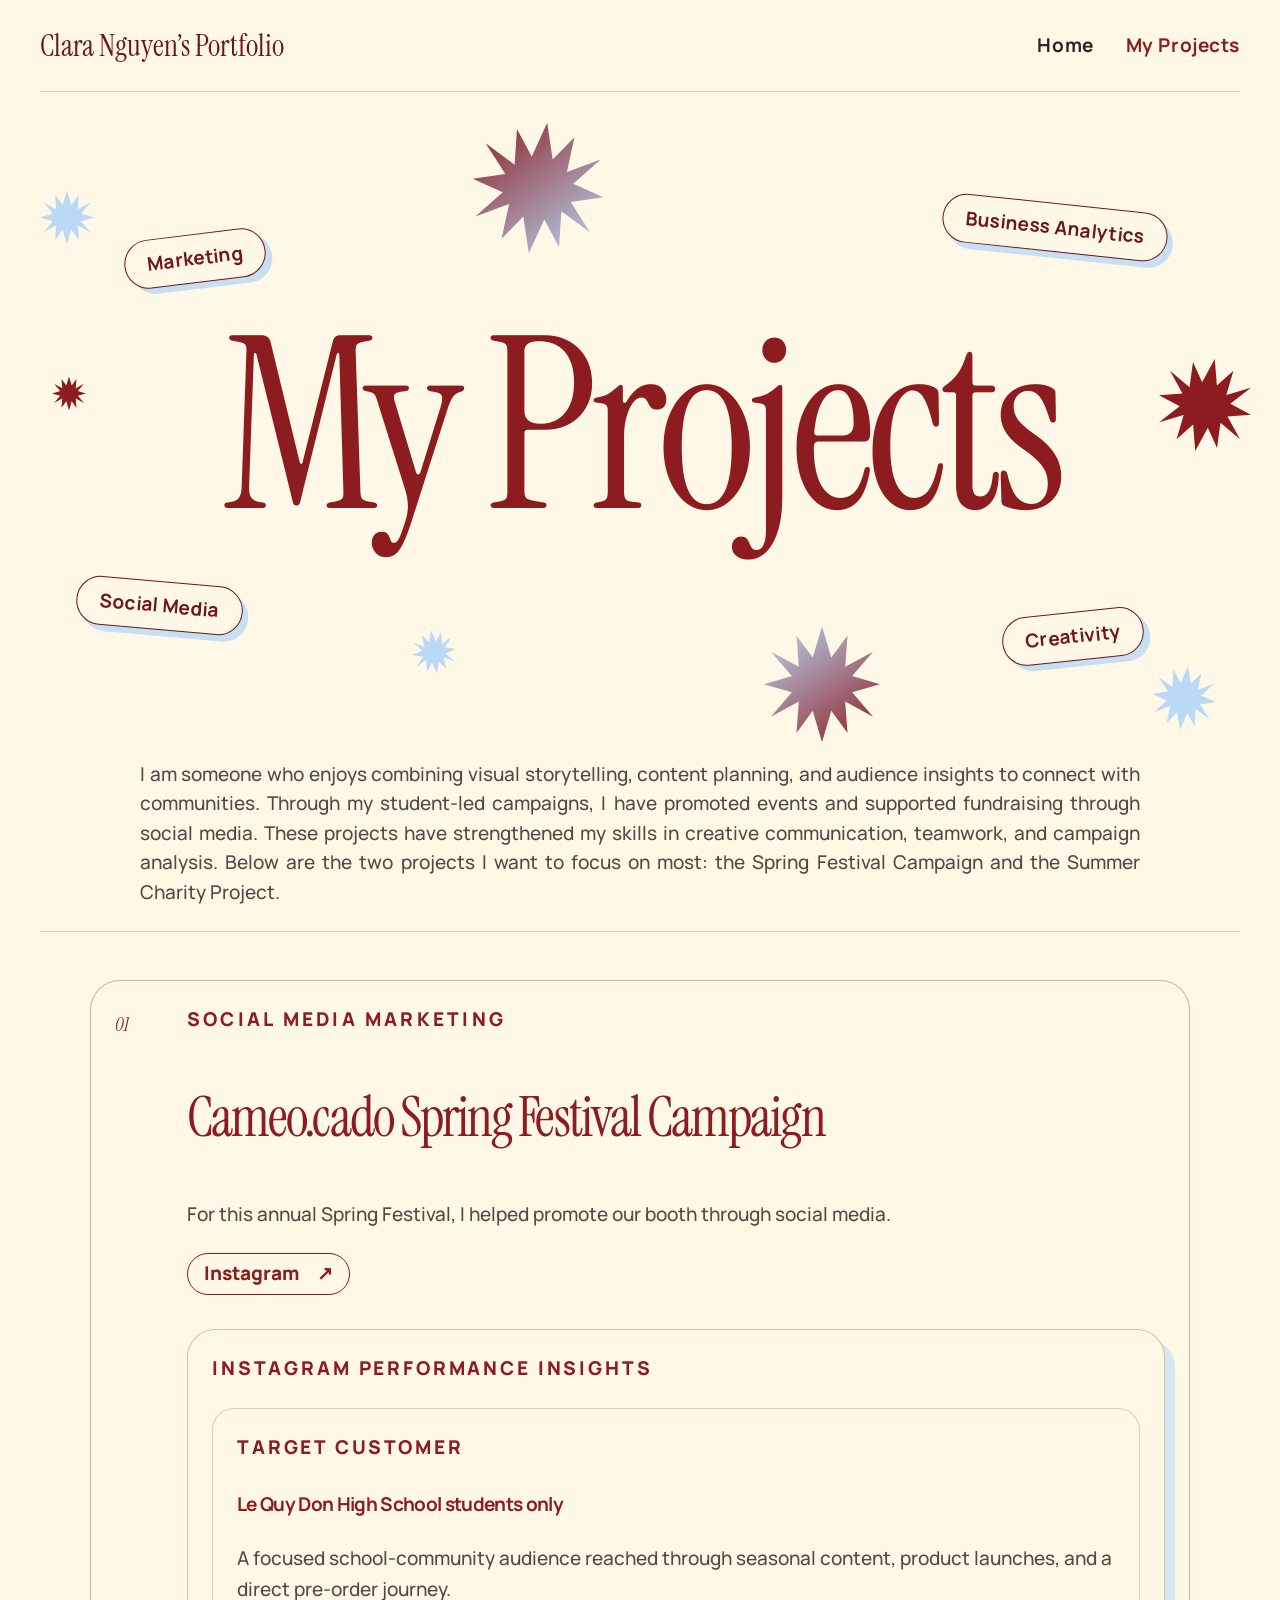
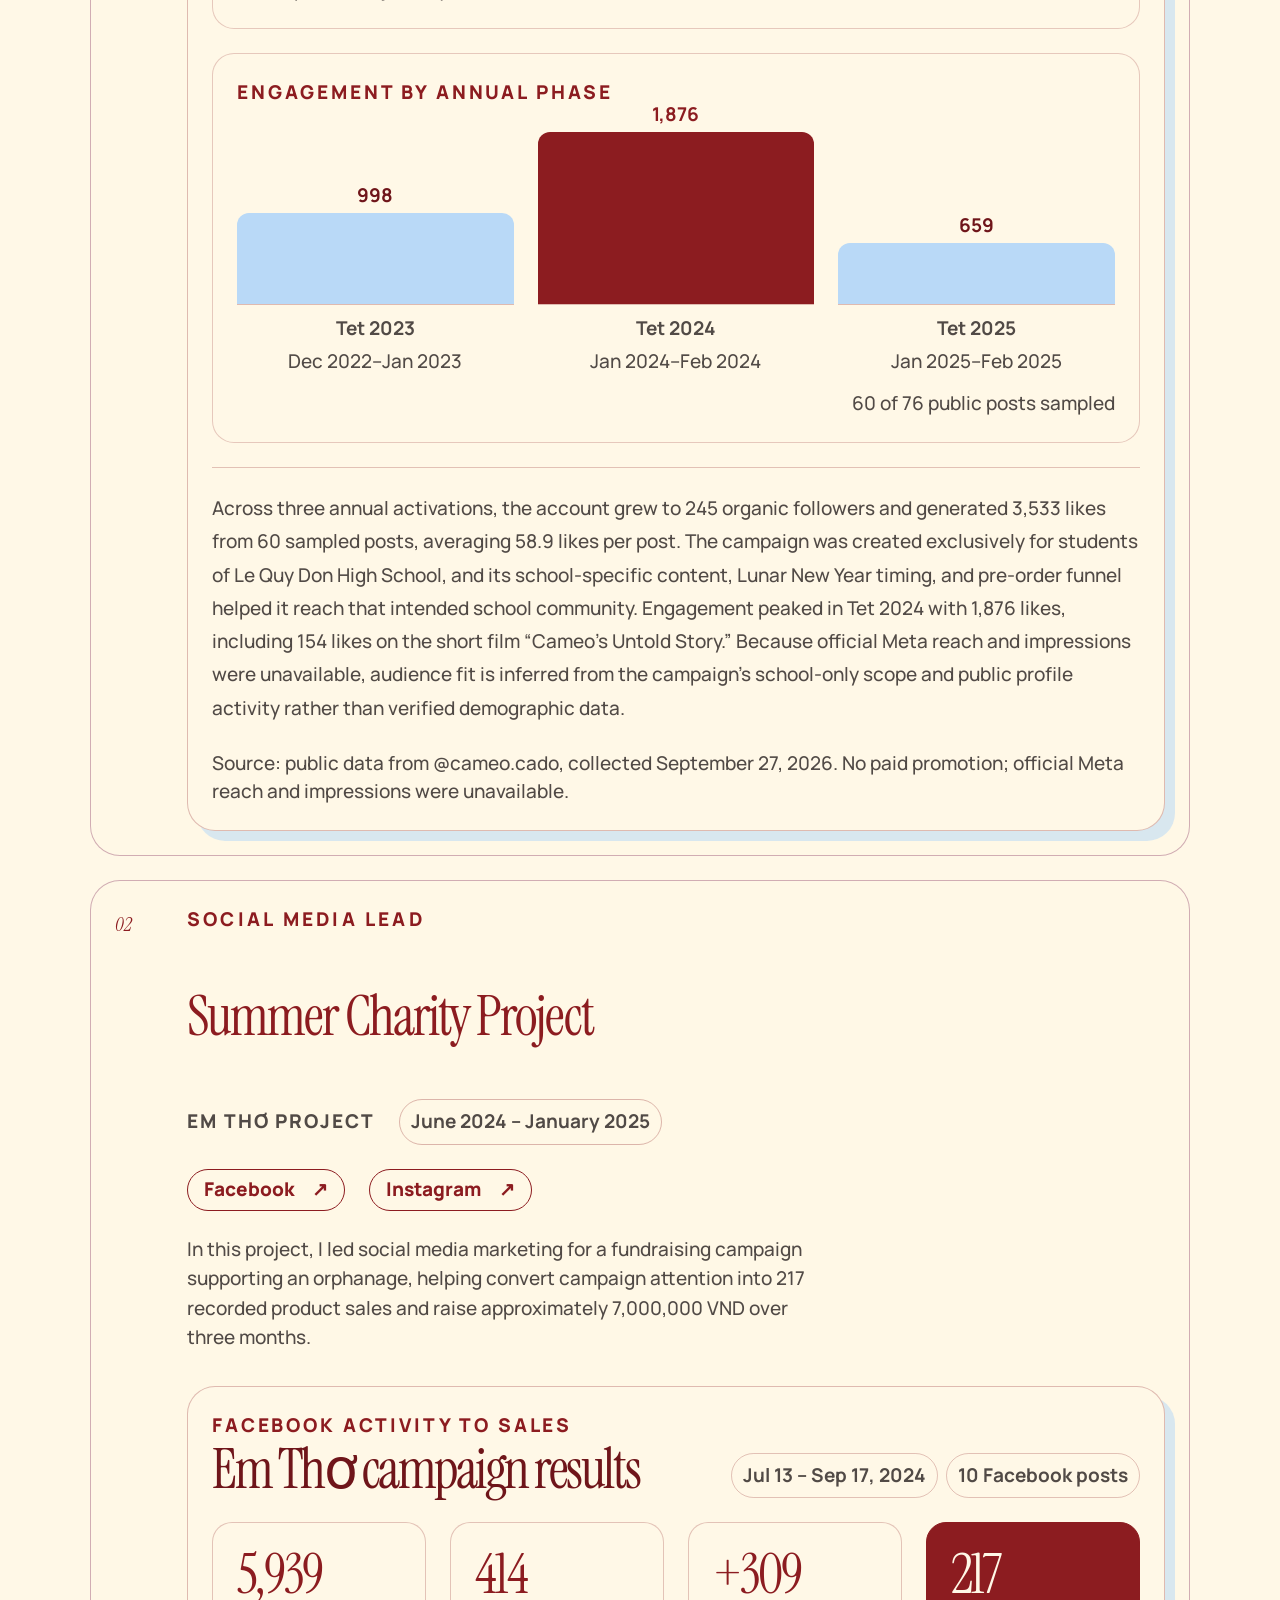
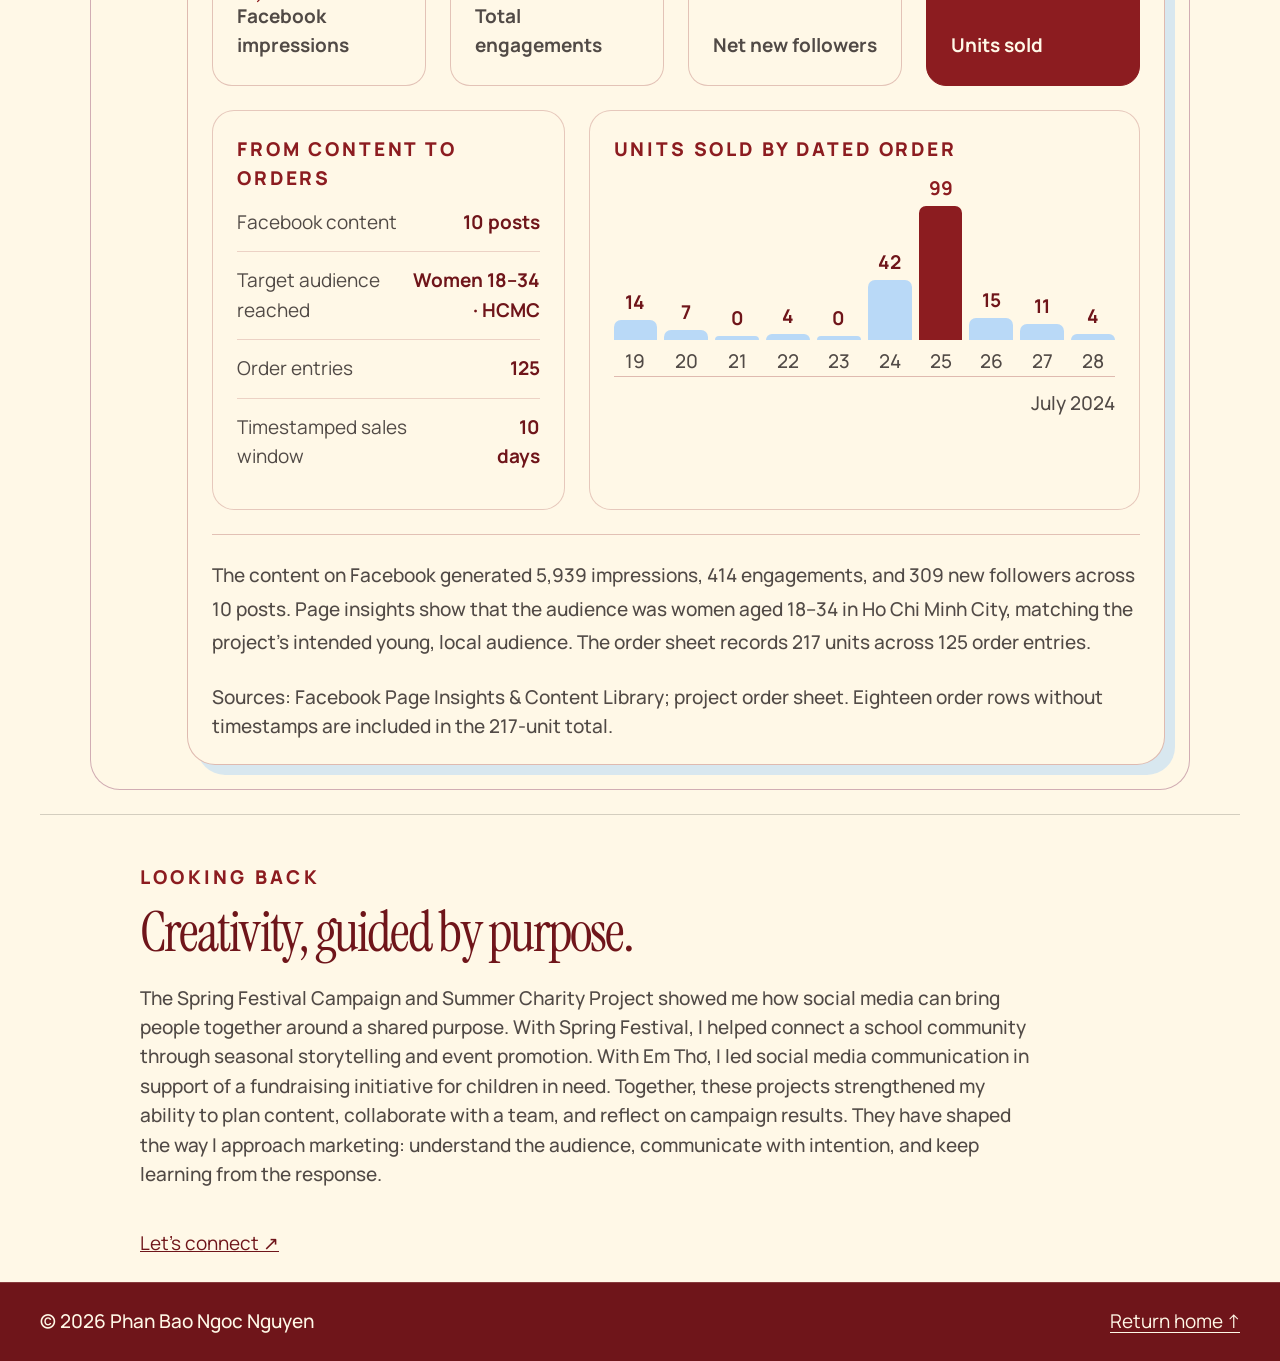
==== commit f6d22119: "Fix portfolio copy and typos" ====
--- a/projects.html
+++ b/projects.html
@@ -51,8 +51,8 @@
             <div class="project-number">01</div>
             <div class="project-body">
               <p class="project-type">Social Media Marketing</p>
-              <h1>Spring Festival Campaign: Cameo.cado campaign</h1>
-              <p class="spring-project-intro">This is an annual Spring Festival held once a year, I helped promote our booth through social media.</p>
+              <h1>Cameo.cado Spring Festival Campaign</h1>
+              <p class="spring-project-intro">For this annual Spring Festival, I helped promote our booth through social media.</p>
               <div class="project-social-links">
                 <a href="https://www.instagram.com/cameo.cado/" target="_blank" rel="noreferrer">Instagram <b aria-hidden="true">↗</b></a>
               </div>
@@ -120,7 +120,7 @@
                 <a href="https://www.facebook.com/profile.php?id=61561157101521" target="_blank" rel="noreferrer">Facebook <b aria-hidden="true">↗</b></a>
                 <a href="https://www.instagram.com/emthow.prj/" target="_blank" rel="noreferrer">Instagram <b aria-hidden="true">↗</b></a>
               </div>
-              <p>In this project, I did social media marketing for a fundraising campaign supporting an orphange, helping convert campaign attention into 217 recorded product sales and raised approximately 7.000.000VND in 3 months.</p>
+              <p>In this project, I led social media marketing for a fundraising campaign supporting an orphanage, helping convert campaign attention into 217 recorded product sales and raise approximately 7,000,000 VND over three months.</p>
 
               <section class="campaign-dashboard" aria-labelledby="charity-dashboard-title">
                 <header class="dashboard-header">
@@ -170,8 +170,8 @@
 
                 <div class="dashboard-result">
                   <p>
-                    The content on Facebook generated 5,939 impresions, 414 engagement, and 309 new followers across 10 posts.
-                    Page insights show that audience was womjen aged 18–34 in Ho Chi Minh City, matching the project’s intended young, local audience.
+                    The content on Facebook generated 5,939 impressions, 414 engagements, and 309 new followers across 10 posts.
+                    Page insights show that the audience was women aged 18–34 in Ho Chi Minh City, matching the project’s intended young, local audience.
                     The order sheet records 217 units across 125 order entries.
                   </p>
                   <small>Sources: Facebook Page Insights &amp; Content Library; project order sheet. Eighteen order rows without timestamps are included in the 217-unit total.</small>
